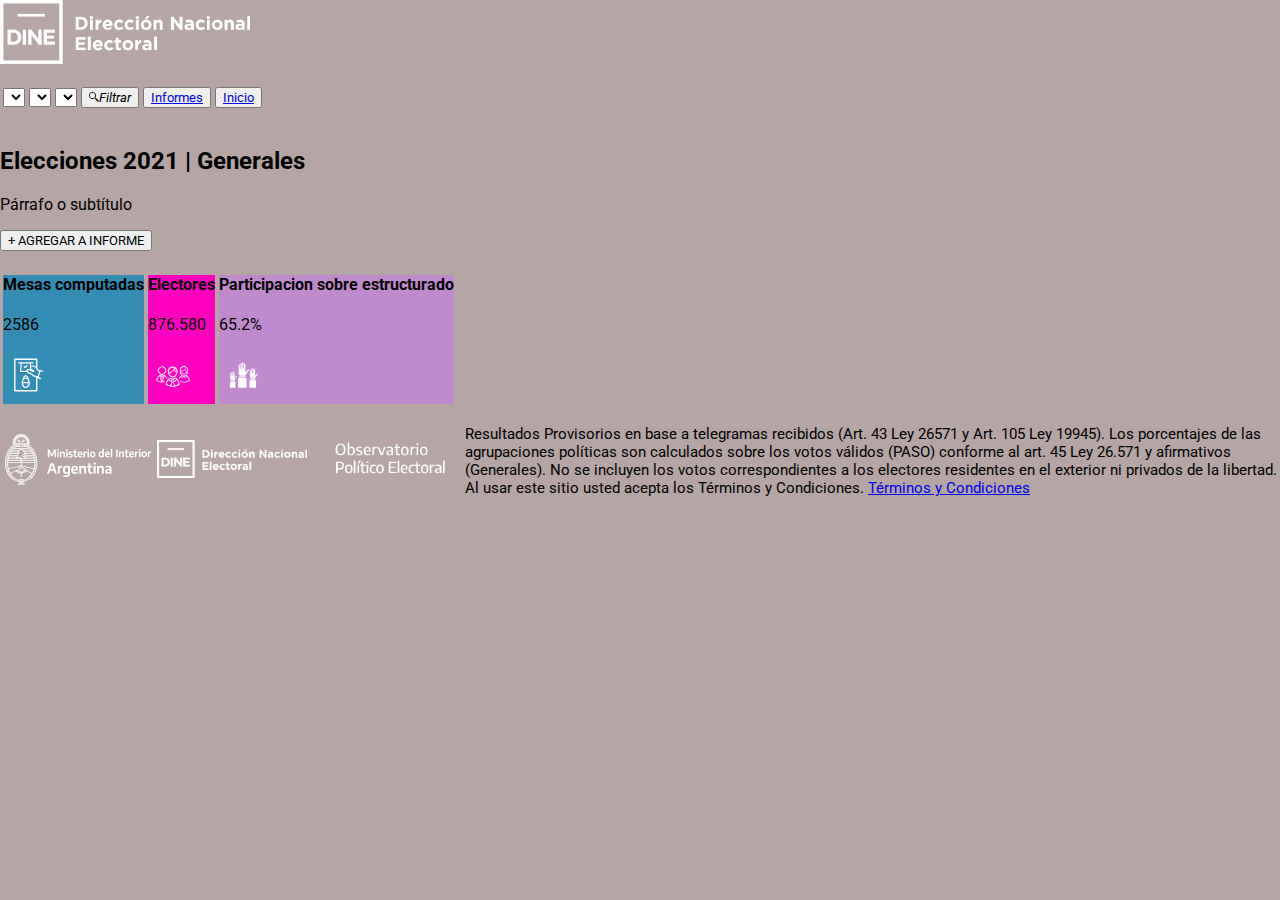
==== generales.html @ 0b616f27 "Add files via upload" ====
<!DOCTYPE html>
<html lang="es">

<head>
    <meta charset="UTF-8" />
    <meta name="viewport" content="width=device-width, initial-scale=1.0" />
    <title>Sistema de Publicación de Resultados Electorales</title>
    <link rel="shortcut icon" href="img/icons/favicon-16x16.png" type="image/x-icon">
    <!-- Estilos CSS -->
    <link rel="stylesheet" href="css/common.css" />
</head>

<body>
    <header>
        <!--Barra de logo portal-->
        <div class="header-page">
            <img src="img/icons/Logo_DINE_negativo.a88f983e.png" alt="logo" class="logo" width="250px">

            <nav>
                <table>
                    <tr>
                        <!-- Filtros -->
                        <td>
                            <select name="Año" id="year">
                        </select>
                        </td>
                        <td>
                            <select name="Cargo" id="Cargo">
                            <!-- Opciones del filtro de cargo -->
                        </select>
                        </td>
                        <td>
                            <select name="Distrito" id="Distrito">
                            <!-- Opciones del filtro de distrito -->
                        </select>
                        </td>
                        <td><button type="submit"><i class="icon-search"> <img src="img/icons/lupa.png" alt="lupa" width="10px">Filtrar</i></butto></td>

                            <!--Barra de menú principal-->
                        <td>
                            <p><button><a class="active" href="informes.html">Informes</a></button></p>
                        </td>
                        <td>
                            <p><button><a class="active" href="index.html">Inicio</a></button></p>
                        </td>

                    </tr>
                </table>
            </nav>

        </div>
    </header>


    <!-- Contenido principal de la página -->
    <main>

        <section id="sec-titulo">
            <!--Seccion para agregar una palicula favorita por codigo-->
            <h2>Elecciones 2021 | Generales</h2>
            <p>Párrafo o subtítulo</p>
        </section>

        <section id="sec-contenido">
            <!--Seccion para contenido de la página-->

            <button>+ AGREGAR A INFORME</button>


            <table>

                <tr>
                    <td>

                        <div style="background-color: rgb(51, 141, 180);">
                            <h4>Mesas computadas</h4>
                            <p>2586</p>
                            <svg version="1.1" id="Capa_1" xmlns="http://www.w3.org/2000/svg" xmlns:xlink="http://www.w3.org/1999/xlink" x="0px" y="0px" width="841.889px" height="595.281px" viewBox="0 0 841.889 595.281" enable-background="new 0 0 841.889 595.281" xml:space="preserve"
                                class="v-icon__component theme--light" style="font-size: 50px; height: 50px; width: 50px;">
                <g>
                    <path fill="#FFFFFF"
                        d="M671.434,227.503l-43.614-14.145c-2.358-1.179-4.716-1.179-8.252,1.179
                                                            c-2.357,1.179-4.715,3.536-4.715,5.894l-1.179,3.536c-9.431-8.251-22.396-20.039-34.185-35.363V31.827
                                                            c0-7.072-5.894-11.788-11.788-11.788H198.746c-7.073,0-11.788,5.895-11.788,11.788v530.448c0,7.072,4.715,11.787,11.788,11.787
                                                            h368.955c7.073,0,11.788-4.715,11.788-11.787V348.917c1.179,2.357,3.536,3.536,4.715,4.716l44.794,14.145c1.179,0,2.357,0,3.536,0
                                                            c4.715,0,8.251-2.357,9.43-7.072s-1.179-10.609-5.894-12.967l0,0l-34.185-11.787l30.648-102.554l34.185,10.608l0,0
                                                            c4.715,1.179,10.608-1.179,12.966-7.072C679.685,234.576,676.149,228.682,671.434,227.503z M555.914,550.487H210.533V43.615
                                                            h345.381v113.162c-29.47-25.934-77.799-21.218-83.693-20.039l-3.536-34.185h35.363c5.894,0,10.609-4.715,10.609-10.609
                                                            c0-5.894-4.716-10.608-10.609-10.608H262.4c-4.715,2.357-9.43,7.072-9.43,12.966c0,5.895,4.715,10.609,10.608,10.609h35.363
                                                            l-11.787,132.022c0,2.357,1.179,5.894,2.357,8.251c2.357,2.358,4.715,3.537,7.072,3.537h103.731
                                                            c5.895,9.43,15.324,12.966,16.503,14.145c0,0,29.47,15.324,51.866,24.755c12.967,5.894,15.324,9.43,20.039,14.145
                                                            c2.357,3.537,5.894,7.073,10.609,10.609c14.146,12.967,34.185,14.146,40.078,15.324l17.682,4.715L555.914,550.487z
                                                            M456.897,203.927l-8.251-3.536c-1.179-1.179-17.682-8.251-31.827-3.536c-8.251,2.357-14.145,8.251-18.86,17.682
                                                            c-2.357,4.715-3.536,8.251-3.536,12.967h-87.229l10.608-122.593h130.844L456.897,203.927z M585.383,319.448l-42.436-11.788
                                                            c-1.179,0-2.357,0-3.536,0c0,0-17.682,0-28.291-9.431c-3.536-3.536-5.894-7.072-8.251-9.43
                                                            c-5.894-7.073-11.788-12.967-27.112-20.039c-22.396-9.431-50.687-24.755-51.865-24.755c0,0-7.073-3.536-9.431-9.43
                                                            c-1.179-3.536-1.179-7.072,1.179-10.609c2.357-4.715,4.716-5.894,7.073-7.072c5.894-2.357,14.145,1.179,17.682,2.357l62.475,25.933
                                                            c4.715,1.18,15.324,4.716,22.396-2.357c4.715-4.715,3.536-11.787-2.357-21.218c-10.609-16.503-29.469-20.039-37.721-20.039
                                                            c-1.179,0-2.357,0-2.357,0c-1.179,0-2.357,0-3.536,0l0,0l-4.716-36.542l-1.179-8.251c0,0,0,0,1.179,0
                                                            c0,0,56.581-8.252,76.621,24.754c15.323,25.933,38.899,50.688,56.58,62.475L585.383,319.448z">
                    </path>
                    <path fill="#FFFFFF" d="M368.49,179.174c2.357,1.179,3.536,2.357,5.894,2.357l0,0l0,0c3.536,0,5.895-1.179,8.252-3.536
                                                            l29.469-35.363c3.536-4.715,2.357-10.609-1.179-14.146c-2.357-1.179-4.715-2.357-7.072-2.357c-2.358,0-4.716,1.179-7.073,3.536
                                                            l-12.966,15.324l-9.431,11.788l-5.894-4.716l-4.715-3.536c-4.716-3.536-10.609-2.357-14.146,2.357
                                                            c-3.536,4.716-2.357,10.609,2.357,14.146L368.49,179.174z">
                    </path>
                    <path fill="#FFFFFF"
                        d="M427.428,359.526c0-2.357,0-3.536,0-5.894c0,0,0,0,0-1.18l0,0l0,0c0-28.29-20.039-50.688-44.793-50.688
                                                            c-24.755,0-44.794,22.397-44.794,50.688l0,0l0,0c0,2.358,0,4.716,0,7.073c-14.145,16.503-23.575,40.078-23.575,67.189l0,0l0,0
                                                            c0,48.33,30.648,88.408,68.369,88.408c37.72,0,68.368-40.078,68.368-88.408l0,0l0,0
                                                            C451.003,399.604,441.573,376.029,427.428,359.526z M382.635,495.085c-23.576,0-43.615-25.933-47.151-57.76h94.302
                                                            C427.428,469.152,407.389,495.085,382.635,495.085z M406.21,344.202c-7.073-3.536-15.324-5.894-23.575-5.894
                                                            c-8.252,0-16.503,2.357-23.576,5.894c3.537-12.967,12.967-21.218,23.576-21.218C394.422,321.805,403.853,331.235,406.21,344.202z
                                                            M382.635,358.347c23.575,0,43.614,24.754,47.15,57.76h-94.302C339.02,383.101,359.059,358.347,382.635,358.347z">
                    </path>
                </g>
            </svg>
                        </div>
                    </td>

                    <td>
                        <div style="background-color: rgb(255, 0, 191);">
                            <h4>Electores</h4>
                            <p>876.580</p>
                            <svg version="1.1" id="Layer_1" xmlns="http://www.w3.org/2000/svg" xmlns:xlink="http://www.w3.org/1999/xlink" x="0px" y="0px" width="841.889px" height="595.281px" viewBox="0 0 841.889 595.281" enable-background="new 0 0 841.889 595.281" xml:space="preserve"
                                class="v-icon__component theme--light" style="font-size: 50px; height: 50px; width: 50px;">
                <title>comunidad</title>
                <path fill="#FFFFFF"
                    d="M462.824,342.115h-0.59c-3.125-1.252-6.67-0.854-9.438,1.062c-10.771,7.341-23.424,11.436-36.453,11.797
                                                            c-13.2-0.436-26.022-4.519-37.043-11.797c-2.89-1.642-6.43-1.642-9.319,0c-54.148,26.779-76.682,98.859-71.845,112.897
                                                            c0.632,1.725,1.735,3.237,3.186,4.365c34.136,22.816,73.983,35.608,115.021,36.925c41.28-0.521,81.446-13.472,115.257-37.161
                                                            c1.454-1.173,2.557-2.724,3.186-4.482C539.387,440.739,516.973,368.659,462.824,342.115z M458.813,359.693
                                                            c5.067,2.88,9.848,6.237,14.275,10.027l-21.707,27.016l-21.353-26.426c10.135-1.979,19.866-5.647,28.784-10.854V359.693z
                                                            M434.039,395.084l-17.342,20.999c0,0,0,0.59,0,0.826c0,0.235,0,0,0-0.826l-17.224-20.999l17.578-21.471L434.039,395.084z
                                                            M373.992,359.693c8.952,5.199,18.728,8.83,28.902,10.735l-21.588,26.308l-22.061-27.252c4.616-3.762,9.55-7.117,14.746-10.027
                                                            V359.693z M315.007,447.464c5.307-26.169,17.715-50.372,35.863-69.957l25.6,32.088c1.272,1.329,3,2.13,4.837,2.241
                                                            c1.824-0.022,3.548-0.841,4.719-2.241l4.837-5.898l12.977,15.69l-31.853,52.497c-20.349-4.863-39.705-13.204-57.216-24.656
                                                            L315.007,447.464z M416.579,478.725c-10.703-0.196-21.366-1.381-31.852-3.539l31.852-52.143l32.088,52.496
                                                            c-10.662,1.965-21.481,2.952-32.323,2.95L416.579,478.725z M461.29,472.709l-32.441-52.851l12.977-15.69l4.955,5.898
                                                            c1.138,1.441,2.883,2.27,4.719,2.242l0,0c1.824-0.023,3.548-0.842,4.719-2.242l25.718-32.56
                                                            c18.07,19.442,30.544,43.411,36.099,69.367c-17.312,11.868-36.609,20.539-56.979,25.6L461.29,472.709z">
                </path>
                <path fill="#FFFFFF" d="M416.462,340.935c45.3,0,81.753-54.856,81.753-100.157c1.717-45.184-33.521-83.204-78.705-84.92
                                                            s-83.204,33.521-84.92,78.706c-0.078,2.07-0.078,4.144,0,6.214C334.59,286.079,371.043,340.935,416.462,340.935z M480.756,240.778
                                                            c0,1.298,0,2.596,0,3.894c-18.168-6.606-25.364-40.229-27.842-56.98C470.381,199.714,480.797,219.574,480.756,240.778z
                                                            M352.05,240.778c0.387-35.316,29.094-63.76,64.412-63.822c7.58,0.036,15.093,1.435,22.178,4.129
                                                            c-5.771,25.088-21.943,46.535-44.475,58.985c-12.627,7.394-27.523,9.911-41.88,7.079C352.168,244.553,352.05,242.666,352.05,240.778
                                                            z M362.549,260.244c13.056-0.269,25.851-3.71,37.278-10.028c19.154-10.271,34.437-26.506,43.531-46.244
                                                            c4.719,20.645,14.864,47.188,35.392,53.087c-6.96,32.56-33.268,66.418-62.406,66.418s-54.03-32.089-61.816-63.94
                                                            C357.182,259.952,359.863,260.188,362.549,260.244z"></path>
                <path fill="#FFFFFF"
                    d="M542.454,249.036l0.944,3.186c0.522,1.727,0.839,3.508,0.943,5.309l0,0c-0.551,1.18-1.966,3.657-4.247,7.433
                                                            l-1.062,1.77c-1.563,2.695-1.181,6.096,0.943,8.376c6.438,6.525,14.637,11.034,23.595,12.977c0.584,0.114,1.185,0.114,1.77,0
                                                            c3.892,0.367,7.345-2.489,7.713-6.381c0.352-3.722-2.251-7.075-5.943-7.658c-4.577-1.021-8.934-2.859-12.859-5.427
                                                            c1.602-2.582,2.87-5.356,3.775-8.258c0.116-1.177,0.116-2.362,0-3.539c-0.062-3.077-0.537-6.133-1.416-9.083l-0.943-3.422
                                                            c0-1.298-0.826-2.595-1.18-3.893v-1.18c-3.318-7.425-5.047-15.462-5.073-23.595c0.729-30.418,25.977-54.486,56.395-53.759
                                                            s54.486,25.977,53.759,56.395c-0.187,7.795-2.025,15.461-5.395,22.492l-2.124,7.433c-0.941,3.021-1.457,6.157-1.533,9.319
                                                            c-0.116,1.177-0.116,2.362,0,3.539c-0.056,0.352-0.056,0.71,0,1.062c0.976,2.515,2.201,4.926,3.657,7.196
                                                            c-2.936,1.979-6.159,3.49-9.556,4.483c-3.891,0.815-6.383,4.629-5.567,8.52c0.815,3.89,4.63,6.382,8.52,5.566
                                                            c0.443-0.093,0.877-0.228,1.294-0.401c7.512-2.082,14.32-6.159,19.701-11.797c2.093-2.286,2.518-5.642,1.062-8.376l-1.062-1.77
                                                            c-0.943-1.534-3.421-5.663-4.246-7.314v-0.59c0.017-1.81,0.336-3.604,0.943-5.309c0.59-2.478,1.298-4.837,1.77-6.371
                                                            c15.945-34.834,0.633-75.999-34.201-91.944s-75.999-0.633-91.944,34.201c-8.279,18.087-8.396,38.857-0.319,57.036L542.454,249.036z">
                </path>
                <path fill="#FFFFFF" d="M642.375,297.64c-2.532-1.03-5.412-0.72-7.668,0.825c-8.872,5.963-19.276,9.24-29.965,9.438
                                                            c-10.801-0.386-21.289-3.732-30.318-9.674c-2.138-1.544-4.956-1.771-7.313-0.59l0,0c-23.636,13.269-41.938,34.323-51.789,59.575
                                                            c3.657,4.247,7.078,8.612,10.263,12.977c5.804-16.099,14.791-30.863,26.426-43.413l24.42,27.134
                                                            c0.923,1.054,2.257,1.656,3.657,1.651l0,0c1.508-0.124,2.886-0.899,3.775-2.124l20.526-29.729l20.881,30.201
                                                            c0.928,1.18,2.285,1.943,3.775,2.123l0,0c1.43-0.02,2.79-0.615,3.774-1.651l24.893-27.134c15.105,16.03,25.513,35.905,30.082,57.452
                                                            c-24.783,16.33-53.728,25.214-83.405,25.6c-22.516-0.792-44.649-6.045-65.12-15.454c3.217,5.863,6.131,11.888,8.73,18.05
                                                            c18.353,6.987,37.713,10.971,57.334,11.797c33.779-0.463,66.647-11.022,94.376-30.318c1.199-0.993,2.098-2.301,2.596-3.775
                                                            C705.608,378.923,687.204,319.819,642.375,297.64z M579.615,342.705l-20.881-22.65c3.726-2.86,7.67-5.425,11.797-7.668
                                                            c7.562,4.349,15.827,7.343,24.42,8.848L579.615,342.705z M629.989,342.705l-14.864-21.353c8.595-1.564,16.855-4.598,24.42-8.966
                                                            c4.164,2.182,8.113,4.749,11.797,7.668L629.989,342.705z"></path>
                <path fill="#FFFFFF"
                    d="M628.337,190.877c-1.385-2.284-4.359-3.014-6.644-1.628c-1.115,0.676-1.91,1.773-2.204,3.044
                                                            c-6.253,27.959-24.774,29.492-39.639,30.79c-8.729,0.708-18.639,1.651-18.639,11.207c0,24.185,19.465,53.323,43.53,53.323
                                                            c24.066,0,43.649-29.139,43.649-53.323C643.531,219.045,636.794,204.462,628.337,190.877z M604.743,278.057
                                                            c-17.932,0-33.976-24.42-34.094-43.649c3.214-1.169,6.607-1.768,10.027-1.77c13.213-1.18,34.447-2.949,44.711-27.251
                                                            c5.456,9.175,9.925,18.903,13.331,29.021C638.719,253.637,622.792,278.057,604.743,278.057z">
                </path>
                <path fill="#FFFFFF" d="M313.709,362.996c3.304-4.011,6.843-7.903,10.5-11.797c-10.078-22.699-27.316-41.47-49.076-53.44l0,0
                                                            c-2.572-1.03-5.487-0.721-7.786,0.825c-8.815,5.99-19.19,9.271-29.847,9.438c-10.771-0.347-21.232-3.697-30.2-9.674
                                                            c-2.422-1.345-5.365-1.345-7.786,0c-44.476,22.061-62.879,81.046-58.985,92.606c0.544,1.449,1.483,2.717,2.713,3.657
                                                            c28.015,18.697,60.712,29.161,94.377,30.201c16.017-0.268,31.911-2.851,47.188-7.669c1.908-5.903,4.153-11.693,6.724-17.341
                                                            c-14.479,5.61-29.701,9.067-45.183,10.263l25.01-51.553c1.152-2.354,0.273-5.196-2.005-6.488l-10.146-5.898l21.234-27.605
                                                            C295.008,330.396,306.432,345.669,313.709,362.996z M153.741,384.349c5.684-25.848,19.895-49.032,40.346-65.828l21.234,27.487
                                                            l-10.146,5.898c-2.234,1.332-3.06,4.165-1.887,6.488l24.892,51.554C201.697,407.4,176.191,398.629,153.741,384.349z
                                                            M232.192,396.146l-18.285-37.751l10.971-6.488c1.257-0.7,2.157-1.9,2.478-3.304c0.226-1.408-0.114-2.85-0.943-4.011l-24.303-32.088
                                                            l0,0c9.059,5.185,19.108,8.401,29.493,9.438c0.472,22.65,0.708,55.564,0.59,73.731V396.146z M247.764,344.593
                                                            c-1.677,2.163-1.283,5.275,0.879,6.952c0.171,0.132,0.35,0.253,0.536,0.362l10.972,6.488l-17.932,38.341c0-12.505,0-35.392,0-74.204
                                                            c10.56-1.072,20.771-4.369,29.965-9.673l0,0L247.764,344.593z">
                </path>
                <path fill="#FFFFFF"
                    d="M180.521,255.171c5.19,10.382,23.594,41.525,56.743,41.525c33.15,0,51.554-31.144,56.744-41.525
                                                            c7.55-3.822,12.906-10.921,14.511-19.229c4.03-10.152,3.024-21.612-2.714-30.908c-1.321-1.697-2.869-3.205-4.601-4.482
                                                            c-9.042-35.281-44.972-56.552-80.253-47.51c-23.321,5.977-41.532,24.188-47.509,47.51c-1.962,1.255-3.68,2.854-5.073,4.719
                                                            c-5.66,9.234-6.664,20.588-2.713,30.672C167.249,244.36,172.775,251.508,180.521,255.171z M180.521,214.235
                                                            c1.003-1.31,2.491-2.16,4.129-2.359l0,0c0.77,0.139,1.506-0.372,1.645-1.142c0.003-0.013,0.005-0.025,0.007-0.038
                                                            c3.3-27.756,28.475-47.581,56.23-44.281c23.217,2.76,41.521,21.064,44.28,44.281c0.178,0.805,0.959,1.325,1.77,1.18
                                                            c1.693,0.124,3.247,0.987,4.247,2.359c1.651,2.241,3.067,7.078,0,17.342c-1.415,4.954-4.247,10.735-8.848,9.438
                                                            c-0.716-0.241-1.494,0.122-1.77,0.825c-7.668,19.584-24.892,39.284-45.772,39.284s-38.223-19.818-45.891-39.52
                                                            c-0.238-0.571-0.797-0.944-1.416-0.944l0,0c-4.601,1.534-7.55-4.364-8.966-9.319c-2.595-10.027-1.18-14.864,0.473-17.105H180.521z">
                </path>
            </svg>
                        </div>
                    </td>

                    <td>
                        <div style="background-color: rgb(193, 138, 206);">
                            <h4>Participacion sobre estructurado</h4>
                            <p>65.2%</p>
                            <svg version="1.1" id="Layer_1" xmlns="http://www.w3.org/2000/svg" xmlns:xlink="http://www.w3.org/1999/xlink" x="0px" y="0px" width="841.889px" height="595.281px" viewBox="0 0 841.889 595.281" enable-background="new 0 0 841.889 595.281" xml:space="preserve"
                                class="v-icon__component theme--light" style="font-size: 50px; height: 50px; width: 50px;">
                <title>participacion</title>
                <path fill="#FFFFFF"
                    d="M508.832,212.347c-2.05-2.229-4.488-4.068-7.195-5.427c-2.793-1.033-5.824-1.238-8.73-0.59
                    c-1.705,0.26-3.37,0.735-4.955,1.416c-10.957,5.935-20.277,14.485-27.133,24.892c-4.26,6.344-10.35,11.24-17.46,14.038V116.909
                    c1.236-5.799-2.462-11.501-8.261-12.737s-11.502,2.462-12.737,8.261c-0.315,1.476-0.315,3.001,0,4.477v70.782
                    c0,2.802-2.271,5.073-5.073,5.073s-5.072-2.271-5.072-5.073V97.326c0.751-6.472-3.886-12.327-10.357-13.079
                    c-0.048-0.006-0.095-0.011-0.143-0.016c-6.479,0.673-11.188,6.473-10.515,12.953c0.005,0.047,0.011,0.095,0.016,0.142v90.247
                    c0,2.802-2.271,5.073-5.072,5.073c-2.802,0-5.073-2.271-5.073-5.073v-80.81c0.771-6.364-3.682-12.18-10.027-13.095
                    c-6.48,0.673-11.188,6.473-10.515,12.953c0.005,0.047,0.01,0.095,0.016,0.142v90.365c0,2.802-2.271,5.073-5.073,5.073
                    s-5.072-2.271-5.072-5.073v-61.816c0.751-6.472-3.886-12.327-10.357-13.079c-0.048-0.005-0.095-0.011-0.143-0.016
                    c-6.48,0.674-11.188,6.473-10.515,12.953c0.005,0.047,0.01,0.095,0.016,0.142v128.234c-1.572,18.48,6.725,36.419,21.824,47.188
                    h81.636c11.325-6.8,20.806-16.28,27.605-27.605c2.595-4.837,4.837-9.319,7.078-13.566c6.687-16.377,16.459-31.315,28.785-44.003
                    c3.446-2.846,7.115-5.409,10.971-7.668c1.093-0.64,1.863-1.711,2.123-2.949C509.631,214.033,509.414,213.078,508.832,212.347z">
                </path>
                <path fill="#FFFFFF" d="M328.573,348.25h127.645c4.495,0,8.14,3.645,8.14,8.14l0,0v154.66l0,0H320.552l0,0V356.272
                    C320.615,351.868,324.17,348.313,328.573,348.25z"></path>
                <rect x="339.073" y="317.695" fill="#FFFFFF" width="108.061" height="22.533"></rect>
                <path fill="#FFFFFF" d="M657.24,282.422c-1.578-1.706-3.458-3.105-5.544-4.129c-2.162-0.592-4.444-0.592-6.606,0
                    c-1.346,0.213-2.655,0.61-3.894,1.18c-8.328,4.552-15.416,11.073-20.645,18.993c-3.306,4.799-7.938,8.529-13.331,10.736v-99.804
                    c1.083-4.431-1.632-8.899-6.062-9.982c-4.431-1.082-8.899,1.632-9.982,6.062c-0.314,1.288-0.314,2.632,0,3.92V263.9
                    c0.207,2.307-1.473,4.354-3.774,4.602c-2.343-0.122-4.143-2.12-4.021-4.462c0.002-0.047,0.005-0.093,0.009-0.14v-69.484
                    c1.083-4.431-1.632-8.899-6.062-9.981c-4.431-1.083-8.899,1.631-9.982,6.062c-0.314,1.288-0.314,2.632,0,3.92v69.013
                    c0.373,2.117-1.041,4.137-3.159,4.51c-2.117,0.372-4.136-1.042-4.509-3.159c-0.078-0.447-0.078-0.904,0-1.351v-61.816
                    c0.939-4.463-1.918-8.843-6.381-9.781c-4.463-0.939-8.842,1.917-9.781,6.381c-0.235,1.121-0.235,2.279,0,3.4v69.721
                    c0.737,2.02-0.303,4.255-2.322,4.992c-2.02,0.736-4.254-0.303-4.991-2.322c-0.315-0.862-0.315-1.808,0-2.67v-47.188
                    c0.938-4.463-1.918-8.842-6.381-9.781s-8.843,1.918-9.781,6.381c-0.236,1.121-0.236,2.279,0,3.4v98.152
                    c-1.186,13.88,4.937,27.377,16.162,35.627h62.524c8.877-5.241,16.299-12.623,21.588-21.471l5.309-10.382
                    c5.146-12.51,12.633-23.922,22.061-33.622c2.67-2.135,5.467-4.104,8.376-5.898c0.834-0.489,1.431-1.3,1.652-2.241
                    C657.869,283.641,657.694,282.938,657.24,282.422z"></path>
                <path fill="#FFFFFF" d="M519.332,386.472h97.68c3.453,0,6.252,2.799,6.252,6.252v117.971l0,0H512.608l0,0V392.724
                    c-0.01-3.453,2.781-6.26,6.234-6.27C519.006,386.454,519.169,386.46,519.332,386.472z">
                </path>
                <rect x="527.354" y="363.114" fill="#FFFFFF" width="82.698" height="17.224"></rect>
                <path fill="#FFFFFF" d="M304.508,320.173c-1.309-1.415-2.869-2.575-4.602-3.421c-1.851-0.524-3.812-0.524-5.662,0l-3.186,0.943
                    c-6.955,3.823-12.869,9.291-17.224,15.927c-2.748,4.048-6.654,7.173-11.207,8.966v-83.76c0.419-4.117-2.505-7.824-6.606-8.376
                    c-4.149,0.493-7.14,4.218-6.725,8.376v45.536c0.135,1.95-1.337,3.641-3.287,3.774c-0.005,0.001-0.011,0.001-0.016,0.001
                    c-1.909-0.187-3.322-1.861-3.186-3.775v-57.688c0.352-4.139-2.607-7.824-6.725-8.376c-4.116,0.552-7.075,4.237-6.724,8.376v57.688
                    c0.343,1.792-0.831,3.523-2.623,3.866c-1.792,0.344-3.522-0.831-3.865-2.623c-0.079-0.41-0.079-0.832,0-1.243v-51.671
                    c0.412-4.134-2.593-7.824-6.725-8.258c-4.1,0.493-7.071,4.144-6.725,8.258v57.688c0.001,1.759-1.425,3.186-3.184,3.187
                    s-3.186-1.425-3.187-3.184c0-0.001,0-0.002,0-0.003v-39.049c0.352-4.139-2.607-7.824-6.725-8.376
                    c-4.149,0.493-7.139,4.218-6.725,8.376v82.58c-1.079,11.861,4.222,23.405,13.921,30.318h52.144
                    c7.469-4.531,13.645-10.91,17.931-18.521l4.483-8.612c4.286-10.447,10.533-19.979,18.403-28.077c2.212-1.854,4.58-3.511,7.078-4.954
                    c0.715-0.38,1.199-1.085,1.298-1.888C305.219,321.508,305.073,320.68,304.508,320.173z">
                </path>
                <path fill="#FFFFFF" d="M189.368,406.999h81.518c2.867,0,5.19,2.324,5.19,5.191v98.859l0,0h-91.898l0,0V412.19
                    C184.178,409.323,186.501,406.999,189.368,406.999z"></path>
                <rect x="195.975" y="387.534" fill="#FFFFFF" width="69.013" height="14.393"></rect>
            </svg>
                        </div>
                    </td>

                    </div>
                </tr>
            </table>



        </section>
    </main>





    <!--Pie de página-->
    <footer>

        <table>
            <!--Agrege una tabla para acomodar los elementos del footer-->
            <tr>
                <td><img src="img/icons/Ministerio-del-Interior_pluma.1ab9a7a7.png" alt="Ministerio-del-Interior_pluma" width="150px"></td>
                <td><img src="img/icons/Logo_DINE_negativo.a88f983e.png" alt="logo" width="150px"></td>
                <td><img src="img/icons/logos_001-10.4430c8d5.png" alt="logos_001-10" width="150px"></td>
                <td>
                    <p style="font-size: 15px;">
                        Resultados Provisorios en base a telegramas recibidos (Art. 43 Ley 26571 y Art. 105 Ley 19945). Los porcentajes de las agrupaciones políticas son calculados sobre los votos válidos (PASO) conforme al art. 45 Ley 26.571 y afirmativos (Generales). No se
                        incluyen los votos correspondientes a los electores residentes en el exterior ni privados de la libertad. Al usar este sitio usted acepta los Términos y Condiciones.
                        <a href="hola.html">Términos y Condiciones</a>
                    </p>
                </td>
            </tr>
        </table>

    </footer>
</body>

</html>
---- css/common.css ----
@import url('https://fonts.googleapis.com/css?family=Roboto:100,300,400,500,700,900');
* {
    font-family: 'Roboto', sans-serif;
}

html,
body {
    margin: 0;
    padding: 0;
    background-color: rgb(181, 165, 165);
}
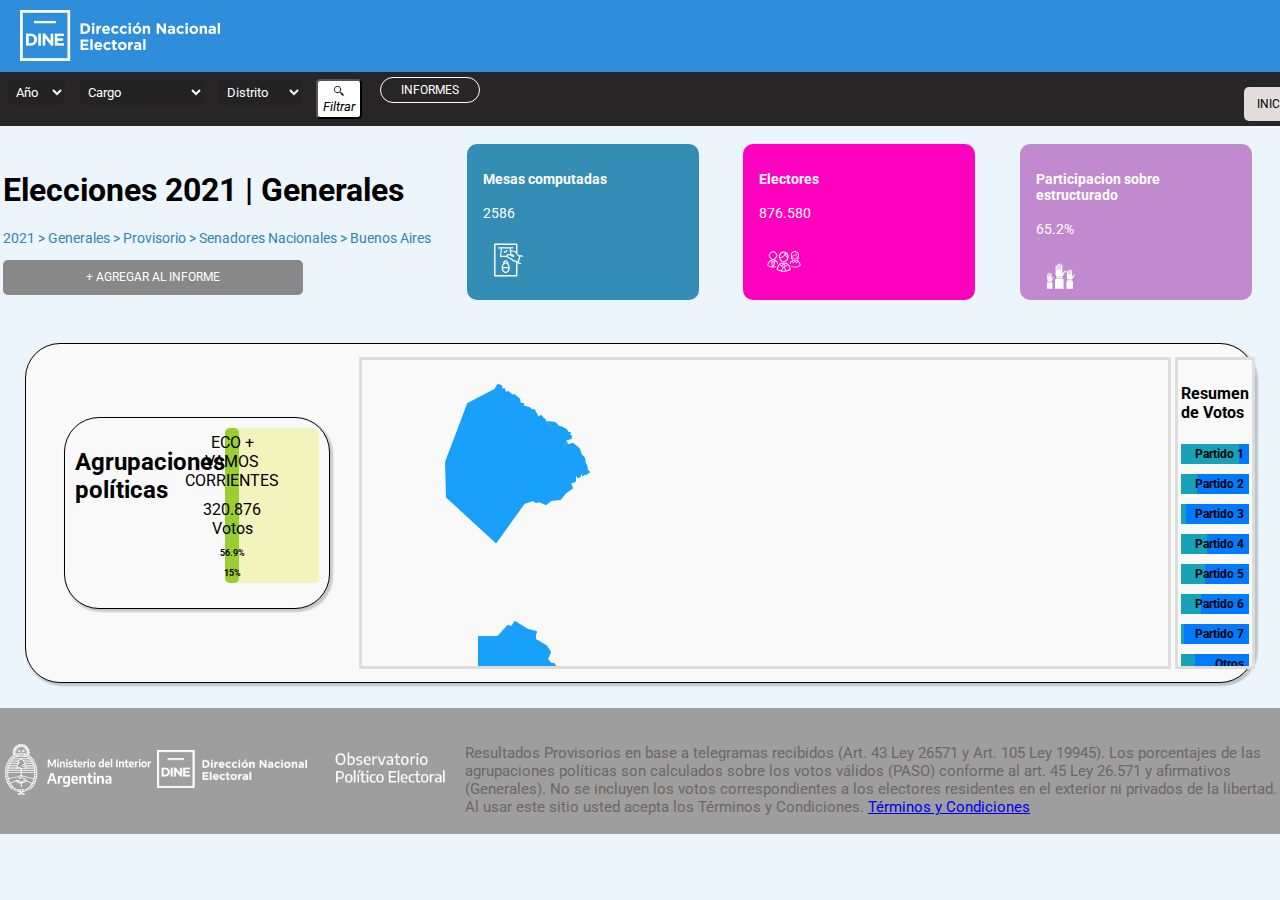
==== commit 2a4d0f5e: "Add files via upload" ====
--- a/generales.html
+++ b/generales.html
@@ -7,14 +7,19 @@
     <title>Sistema de Publicación de Resultados Electorales</title>
     <link rel="shortcut icon" href="img/icons/favicon-16x16.png" type="image/x-icon">
     <!-- Estilos CSS -->
-    <link rel="stylesheet" href="css/common.css" />
+    <link rel="stylesheet" href="css/common.css">
+    <link rel="stylesheet" href="css/pages/generales.css">
 </head>
 
 <body>
     <header>
         <!--Barra de logo portal-->
         <div class="header-page">
-            <img src="img/icons/Logo_DINE_negativo.a88f983e.png" alt="logo" class="logo" width="250px">
+            <div class="logo-container">
+                <a href="index.html">
+                    <img src="img/icons/Logo_DINE_negativo.a88f983e.png" alt="logo" class="logo" style="width: 200px;" width="250px">
+                </a>
+            </div>
 
             <nav>
                 <table>
@@ -22,262 +27,535 @@
                         <!-- Filtros -->
                         <td>
                             <select name="Año" id="year">
-                        </select>
+                                <option value="Año">Año</option>
+                                <option value="2021">2021</option>
+                                <option value="2022">2022</option>
+                                <option value="2023">2023</option>
+                                <option value="2024">2024</option>
+                            </select>
                         </td>
                         <td>
                             <select name="Cargo" id="Cargo">
-                            <!-- Opciones del filtro de cargo -->
-                        </select>
+                                <option value="Cargo">Cargo</option>
+                                <option value="Presidente">Presidente</option>
+                                <option value="Viceprecidente">Viceprecidente</option>
+                                <option value="Jefed de gobierno">Jefe de gobierno</option>
+                            </select>
                         </td>
                         <td>
                             <select name="Distrito" id="Distrito">
-                            <!-- Opciones del filtro de distrito -->
-                        </select>
-                        </td>
-                        <td><button type="submit"><i class="icon-search"> <img src="img/icons/lupa.png" alt="lupa" width="10px">Filtrar</i></butto></td>
-
-                            <!--Barra de menú principal-->
-                        <td>
-                            <p><button><a class="active" href="informes.html">Informes</a></button></p>
-                        </td>
-                        <td>
-                            <p><button><a class="active" href="index.html">Inicio</a></button></p>
-                        </td>
-
+                                <option value="Distrito">Distrito</option>
+                                <option value="Norte">Norte</option>
+                                <option value="Sur">Sur</option>
+                                <option value="Oeste">Oeste</option>
+                                <option value="Este">Este</option>
+                                <option value="Sudoeste">Sudoeste</option>
+                                <option value="Noreste">Noreste</option>
+                            </select>
+                        </td>
+                        <td>
+                            <button type="submit"><i class="icon-search"> <img src="img/icons/lupa.png" alt="lupa"
+                                        width="10px">Filtrar</i></button>
+                        </td>
+                        <td>
+                            <nav class="navbar">
+                                <ul class="nav-links">
+                                    <a href="informes.html">
+                                        <li class="nav-item"><button class="informes-button">INFORMES</button></li>
+                                        <a href="index.html">
+                                            <li class="nav-item"><button class="inicio-button">INICIO</button></li>
+                                        </a>
+                                </ul>
+                            </nav>
+                        </td>
                     </tr>
                 </table>
             </nav>
-
-        </div>
     </header>
-
 
     <!-- Contenido principal de la página -->
     <main>
-
         <section id="sec-titulo">
-            <!--Seccion para agregar una palicula favorita por codigo-->
-            <h2>Elecciones 2021 | Generales</h2>
-            <p>Párrafo o subtítulo</p>
+            <table>
+                <tr>
+                    <td>
+                        <!--Seccion para agregar una palicula favorita por codigo-->
+                        <h1>Elecciones 2021 | Generales</h1>
+                        <p class="texto-path">2021 > Generales > Provisorio > Senadores Nacionales > Buenos Aires
+                        </p>
+        </section>
+
+        <section id="sec-messages">
+            <!-- Mensajes al usuario, por ejemplo, mensajes de error o éxito -->
         </section>
 
         <section id="sec-contenido">
             <!--Seccion para contenido de la página-->
-
-            <button>+ AGREGAR A INFORME</button>
-
-
-            <table>
-
-                <tr>
-                    <td>
-
-                        <div style="background-color: rgb(51, 141, 180);">
-                            <h4>Mesas computadas</h4>
-                            <p>2586</p>
-                            <svg version="1.1" id="Capa_1" xmlns="http://www.w3.org/2000/svg" xmlns:xlink="http://www.w3.org/1999/xlink" x="0px" y="0px" width="841.889px" height="595.281px" viewBox="0 0 841.889 595.281" enable-background="new 0 0 841.889 595.281" xml:space="preserve"
-                                class="v-icon__component theme--light" style="font-size: 50px; height: 50px; width: 50px;">
-                <g>
-                    <path fill="#FFFFFF"
-                        d="M671.434,227.503l-43.614-14.145c-2.358-1.179-4.716-1.179-8.252,1.179
-                                                            c-2.357,1.179-4.715,3.536-4.715,5.894l-1.179,3.536c-9.431-8.251-22.396-20.039-34.185-35.363V31.827
-                                                            c0-7.072-5.894-11.788-11.788-11.788H198.746c-7.073,0-11.788,5.895-11.788,11.788v530.448c0,7.072,4.715,11.787,11.788,11.787
-                                                            h368.955c7.073,0,11.788-4.715,11.788-11.787V348.917c1.179,2.357,3.536,3.536,4.715,4.716l44.794,14.145c1.179,0,2.357,0,3.536,0
-                                                            c4.715,0,8.251-2.357,9.43-7.072s-1.179-10.609-5.894-12.967l0,0l-34.185-11.787l30.648-102.554l34.185,10.608l0,0
-                                                            c4.715,1.179,10.608-1.179,12.966-7.072C679.685,234.576,676.149,228.682,671.434,227.503z M555.914,550.487H210.533V43.615
-                                                            h345.381v113.162c-29.47-25.934-77.799-21.218-83.693-20.039l-3.536-34.185h35.363c5.894,0,10.609-4.715,10.609-10.609
-                                                            c0-5.894-4.716-10.608-10.609-10.608H262.4c-4.715,2.357-9.43,7.072-9.43,12.966c0,5.895,4.715,10.609,10.608,10.609h35.363
-                                                            l-11.787,132.022c0,2.357,1.179,5.894,2.357,8.251c2.357,2.358,4.715,3.537,7.072,3.537h103.731
-                                                            c5.895,9.43,15.324,12.966,16.503,14.145c0,0,29.47,15.324,51.866,24.755c12.967,5.894,15.324,9.43,20.039,14.145
-                                                            c2.357,3.537,5.894,7.073,10.609,10.609c14.146,12.967,34.185,14.146,40.078,15.324l17.682,4.715L555.914,550.487z
-                                                            M456.897,203.927l-8.251-3.536c-1.179-1.179-17.682-8.251-31.827-3.536c-8.251,2.357-14.145,8.251-18.86,17.682
-                                                            c-2.357,4.715-3.536,8.251-3.536,12.967h-87.229l10.608-122.593h130.844L456.897,203.927z M585.383,319.448l-42.436-11.788
-                                                            c-1.179,0-2.357,0-3.536,0c0,0-17.682,0-28.291-9.431c-3.536-3.536-5.894-7.072-8.251-9.43
-                                                            c-5.894-7.073-11.788-12.967-27.112-20.039c-22.396-9.431-50.687-24.755-51.865-24.755c0,0-7.073-3.536-9.431-9.43
-                                                            c-1.179-3.536-1.179-7.072,1.179-10.609c2.357-4.715,4.716-5.894,7.073-7.072c5.894-2.357,14.145,1.179,17.682,2.357l62.475,25.933
-                                                            c4.715,1.18,15.324,4.716,22.396-2.357c4.715-4.715,3.536-11.787-2.357-21.218c-10.609-16.503-29.469-20.039-37.721-20.039
-                                                            c-1.179,0-2.357,0-2.357,0c-1.179,0-2.357,0-3.536,0l0,0l-4.716-36.542l-1.179-8.251c0,0,0,0,1.179,0
-                                                            c0,0,56.581-8.252,76.621,24.754c15.323,25.933,38.899,50.688,56.58,62.475L585.383,319.448z">
-                    </path>
-                    <path fill="#FFFFFF" d="M368.49,179.174c2.357,1.179,3.536,2.357,5.894,2.357l0,0l0,0c3.536,0,5.895-1.179,8.252-3.536
-                                                            l29.469-35.363c3.536-4.715,2.357-10.609-1.179-14.146c-2.357-1.179-4.715-2.357-7.072-2.357c-2.358,0-4.716,1.179-7.073,3.536
-                                                            l-12.966,15.324l-9.431,11.788l-5.894-4.716l-4.715-3.536c-4.716-3.536-10.609-2.357-14.146,2.357
-                                                            c-3.536,4.716-2.357,10.609,2.357,14.146L368.49,179.174z">
-                    </path>
-                    <path fill="#FFFFFF"
-                        d="M427.428,359.526c0-2.357,0-3.536,0-5.894c0,0,0,0,0-1.18l0,0l0,0c0-28.29-20.039-50.688-44.793-50.688
-                                                            c-24.755,0-44.794,22.397-44.794,50.688l0,0l0,0c0,2.358,0,4.716,0,7.073c-14.145,16.503-23.575,40.078-23.575,67.189l0,0l0,0
-                                                            c0,48.33,30.648,88.408,68.369,88.408c37.72,0,68.368-40.078,68.368-88.408l0,0l0,0
-                                                            C451.003,399.604,441.573,376.029,427.428,359.526z M382.635,495.085c-23.576,0-43.615-25.933-47.151-57.76h94.302
-                                                            C427.428,469.152,407.389,495.085,382.635,495.085z M406.21,344.202c-7.073-3.536-15.324-5.894-23.575-5.894
-                                                            c-8.252,0-16.503,2.357-23.576,5.894c3.537-12.967,12.967-21.218,23.576-21.218C394.422,321.805,403.853,331.235,406.21,344.202z
-                                                            M382.635,358.347c23.575,0,43.614,24.754,47.15,57.76h-94.302C339.02,383.101,359.059,358.347,382.635,358.347z">
-                    </path>
-                </g>
-            </svg>
-                        </div>
-                    </td>
-
-                    <td>
-                        <div style="background-color: rgb(255, 0, 191);">
-                            <h4>Electores</h4>
-                            <p>876.580</p>
-                            <svg version="1.1" id="Layer_1" xmlns="http://www.w3.org/2000/svg" xmlns:xlink="http://www.w3.org/1999/xlink" x="0px" y="0px" width="841.889px" height="595.281px" viewBox="0 0 841.889 595.281" enable-background="new 0 0 841.889 595.281" xml:space="preserve"
-                                class="v-icon__component theme--light" style="font-size: 50px; height: 50px; width: 50px;">
-                <title>comunidad</title>
-                <path fill="#FFFFFF"
-                    d="M462.824,342.115h-0.59c-3.125-1.252-6.67-0.854-9.438,1.062c-10.771,7.341-23.424,11.436-36.453,11.797
-                                                            c-13.2-0.436-26.022-4.519-37.043-11.797c-2.89-1.642-6.43-1.642-9.319,0c-54.148,26.779-76.682,98.859-71.845,112.897
-                                                            c0.632,1.725,1.735,3.237,3.186,4.365c34.136,22.816,73.983,35.608,115.021,36.925c41.28-0.521,81.446-13.472,115.257-37.161
-                                                            c1.454-1.173,2.557-2.724,3.186-4.482C539.387,440.739,516.973,368.659,462.824,342.115z M458.813,359.693
-                                                            c5.067,2.88,9.848,6.237,14.275,10.027l-21.707,27.016l-21.353-26.426c10.135-1.979,19.866-5.647,28.784-10.854V359.693z
-                                                            M434.039,395.084l-17.342,20.999c0,0,0,0.59,0,0.826c0,0.235,0,0,0-0.826l-17.224-20.999l17.578-21.471L434.039,395.084z
-                                                            M373.992,359.693c8.952,5.199,18.728,8.83,28.902,10.735l-21.588,26.308l-22.061-27.252c4.616-3.762,9.55-7.117,14.746-10.027
-                                                            V359.693z M315.007,447.464c5.307-26.169,17.715-50.372,35.863-69.957l25.6,32.088c1.272,1.329,3,2.13,4.837,2.241
-                                                            c1.824-0.022,3.548-0.841,4.719-2.241l4.837-5.898l12.977,15.69l-31.853,52.497c-20.349-4.863-39.705-13.204-57.216-24.656
-                                                            L315.007,447.464z M416.579,478.725c-10.703-0.196-21.366-1.381-31.852-3.539l31.852-52.143l32.088,52.496
-                                                            c-10.662,1.965-21.481,2.952-32.323,2.95L416.579,478.725z M461.29,472.709l-32.441-52.851l12.977-15.69l4.955,5.898
-                                                            c1.138,1.441,2.883,2.27,4.719,2.242l0,0c1.824-0.023,3.548-0.842,4.719-2.242l25.718-32.56
-                                                            c18.07,19.442,30.544,43.411,36.099,69.367c-17.312,11.868-36.609,20.539-56.979,25.6L461.29,472.709z">
-                </path>
-                <path fill="#FFFFFF" d="M416.462,340.935c45.3,0,81.753-54.856,81.753-100.157c1.717-45.184-33.521-83.204-78.705-84.92
-                                                            s-83.204,33.521-84.92,78.706c-0.078,2.07-0.078,4.144,0,6.214C334.59,286.079,371.043,340.935,416.462,340.935z M480.756,240.778
-                                                            c0,1.298,0,2.596,0,3.894c-18.168-6.606-25.364-40.229-27.842-56.98C470.381,199.714,480.797,219.574,480.756,240.778z
-                                                            M352.05,240.778c0.387-35.316,29.094-63.76,64.412-63.822c7.58,0.036,15.093,1.435,22.178,4.129
-                                                            c-5.771,25.088-21.943,46.535-44.475,58.985c-12.627,7.394-27.523,9.911-41.88,7.079C352.168,244.553,352.05,242.666,352.05,240.778
-                                                            z M362.549,260.244c13.056-0.269,25.851-3.71,37.278-10.028c19.154-10.271,34.437-26.506,43.531-46.244
-                                                            c4.719,20.645,14.864,47.188,35.392,53.087c-6.96,32.56-33.268,66.418-62.406,66.418s-54.03-32.089-61.816-63.94
-                                                            C357.182,259.952,359.863,260.188,362.549,260.244z"></path>
-                <path fill="#FFFFFF"
-                    d="M542.454,249.036l0.944,3.186c0.522,1.727,0.839,3.508,0.943,5.309l0,0c-0.551,1.18-1.966,3.657-4.247,7.433
-                                                            l-1.062,1.77c-1.563,2.695-1.181,6.096,0.943,8.376c6.438,6.525,14.637,11.034,23.595,12.977c0.584,0.114,1.185,0.114,1.77,0
-                                                            c3.892,0.367,7.345-2.489,7.713-6.381c0.352-3.722-2.251-7.075-5.943-7.658c-4.577-1.021-8.934-2.859-12.859-5.427
-                                                            c1.602-2.582,2.87-5.356,3.775-8.258c0.116-1.177,0.116-2.362,0-3.539c-0.062-3.077-0.537-6.133-1.416-9.083l-0.943-3.422
-                                                            c0-1.298-0.826-2.595-1.18-3.893v-1.18c-3.318-7.425-5.047-15.462-5.073-23.595c0.729-30.418,25.977-54.486,56.395-53.759
-                                                            s54.486,25.977,53.759,56.395c-0.187,7.795-2.025,15.461-5.395,22.492l-2.124,7.433c-0.941,3.021-1.457,6.157-1.533,9.319
-                                                            c-0.116,1.177-0.116,2.362,0,3.539c-0.056,0.352-0.056,0.71,0,1.062c0.976,2.515,2.201,4.926,3.657,7.196
-                                                            c-2.936,1.979-6.159,3.49-9.556,4.483c-3.891,0.815-6.383,4.629-5.567,8.52c0.815,3.89,4.63,6.382,8.52,5.566
-                                                            c0.443-0.093,0.877-0.228,1.294-0.401c7.512-2.082,14.32-6.159,19.701-11.797c2.093-2.286,2.518-5.642,1.062-8.376l-1.062-1.77
-                                                            c-0.943-1.534-3.421-5.663-4.246-7.314v-0.59c0.017-1.81,0.336-3.604,0.943-5.309c0.59-2.478,1.298-4.837,1.77-6.371
-                                                            c15.945-34.834,0.633-75.999-34.201-91.944s-75.999-0.633-91.944,34.201c-8.279,18.087-8.396,38.857-0.319,57.036L542.454,249.036z">
-                </path>
-                <path fill="#FFFFFF" d="M642.375,297.64c-2.532-1.03-5.412-0.72-7.668,0.825c-8.872,5.963-19.276,9.24-29.965,9.438
-                                                            c-10.801-0.386-21.289-3.732-30.318-9.674c-2.138-1.544-4.956-1.771-7.313-0.59l0,0c-23.636,13.269-41.938,34.323-51.789,59.575
-                                                            c3.657,4.247,7.078,8.612,10.263,12.977c5.804-16.099,14.791-30.863,26.426-43.413l24.42,27.134
-                                                            c0.923,1.054,2.257,1.656,3.657,1.651l0,0c1.508-0.124,2.886-0.899,3.775-2.124l20.526-29.729l20.881,30.201
-                                                            c0.928,1.18,2.285,1.943,3.775,2.123l0,0c1.43-0.02,2.79-0.615,3.774-1.651l24.893-27.134c15.105,16.03,25.513,35.905,30.082,57.452
-                                                            c-24.783,16.33-53.728,25.214-83.405,25.6c-22.516-0.792-44.649-6.045-65.12-15.454c3.217,5.863,6.131,11.888,8.73,18.05
-                                                            c18.353,6.987,37.713,10.971,57.334,11.797c33.779-0.463,66.647-11.022,94.376-30.318c1.199-0.993,2.098-2.301,2.596-3.775
-                                                            C705.608,378.923,687.204,319.819,642.375,297.64z M579.615,342.705l-20.881-22.65c3.726-2.86,7.67-5.425,11.797-7.668
-                                                            c7.562,4.349,15.827,7.343,24.42,8.848L579.615,342.705z M629.989,342.705l-14.864-21.353c8.595-1.564,16.855-4.598,24.42-8.966
-                                                            c4.164,2.182,8.113,4.749,11.797,7.668L629.989,342.705z"></path>
-                <path fill="#FFFFFF"
-                    d="M628.337,190.877c-1.385-2.284-4.359-3.014-6.644-1.628c-1.115,0.676-1.91,1.773-2.204,3.044
-                                                            c-6.253,27.959-24.774,29.492-39.639,30.79c-8.729,0.708-18.639,1.651-18.639,11.207c0,24.185,19.465,53.323,43.53,53.323
-                                                            c24.066,0,43.649-29.139,43.649-53.323C643.531,219.045,636.794,204.462,628.337,190.877z M604.743,278.057
-                                                            c-17.932,0-33.976-24.42-34.094-43.649c3.214-1.169,6.607-1.768,10.027-1.77c13.213-1.18,34.447-2.949,44.711-27.251
-                                                            c5.456,9.175,9.925,18.903,13.331,29.021C638.719,253.637,622.792,278.057,604.743,278.057z">
-                </path>
-                <path fill="#FFFFFF" d="M313.709,362.996c3.304-4.011,6.843-7.903,10.5-11.797c-10.078-22.699-27.316-41.47-49.076-53.44l0,0
-                                                            c-2.572-1.03-5.487-0.721-7.786,0.825c-8.815,5.99-19.19,9.271-29.847,9.438c-10.771-0.347-21.232-3.697-30.2-9.674
-                                                            c-2.422-1.345-5.365-1.345-7.786,0c-44.476,22.061-62.879,81.046-58.985,92.606c0.544,1.449,1.483,2.717,2.713,3.657
-                                                            c28.015,18.697,60.712,29.161,94.377,30.201c16.017-0.268,31.911-2.851,47.188-7.669c1.908-5.903,4.153-11.693,6.724-17.341
-                                                            c-14.479,5.61-29.701,9.067-45.183,10.263l25.01-51.553c1.152-2.354,0.273-5.196-2.005-6.488l-10.146-5.898l21.234-27.605
-                                                            C295.008,330.396,306.432,345.669,313.709,362.996z M153.741,384.349c5.684-25.848,19.895-49.032,40.346-65.828l21.234,27.487
-                                                            l-10.146,5.898c-2.234,1.332-3.06,4.165-1.887,6.488l24.892,51.554C201.697,407.4,176.191,398.629,153.741,384.349z
-                                                            M232.192,396.146l-18.285-37.751l10.971-6.488c1.257-0.7,2.157-1.9,2.478-3.304c0.226-1.408-0.114-2.85-0.943-4.011l-24.303-32.088
-                                                            l0,0c9.059,5.185,19.108,8.401,29.493,9.438c0.472,22.65,0.708,55.564,0.59,73.731V396.146z M247.764,344.593
-                                                            c-1.677,2.163-1.283,5.275,0.879,6.952c0.171,0.132,0.35,0.253,0.536,0.362l10.972,6.488l-17.932,38.341c0-12.505,0-35.392,0-74.204
-                                                            c10.56-1.072,20.771-4.369,29.965-9.673l0,0L247.764,344.593z">
-                </path>
-                <path fill="#FFFFFF"
-                    d="M180.521,255.171c5.19,10.382,23.594,41.525,56.743,41.525c33.15,0,51.554-31.144,56.744-41.525
-                                                            c7.55-3.822,12.906-10.921,14.511-19.229c4.03-10.152,3.024-21.612-2.714-30.908c-1.321-1.697-2.869-3.205-4.601-4.482
-                                                            c-9.042-35.281-44.972-56.552-80.253-47.51c-23.321,5.977-41.532,24.188-47.509,47.51c-1.962,1.255-3.68,2.854-5.073,4.719
-                                                            c-5.66,9.234-6.664,20.588-2.713,30.672C167.249,244.36,172.775,251.508,180.521,255.171z M180.521,214.235
-                                                            c1.003-1.31,2.491-2.16,4.129-2.359l0,0c0.77,0.139,1.506-0.372,1.645-1.142c0.003-0.013,0.005-0.025,0.007-0.038
-                                                            c3.3-27.756,28.475-47.581,56.23-44.281c23.217,2.76,41.521,21.064,44.28,44.281c0.178,0.805,0.959,1.325,1.77,1.18
-                                                            c1.693,0.124,3.247,0.987,4.247,2.359c1.651,2.241,3.067,7.078,0,17.342c-1.415,4.954-4.247,10.735-8.848,9.438
-                                                            c-0.716-0.241-1.494,0.122-1.77,0.825c-7.668,19.584-24.892,39.284-45.772,39.284s-38.223-19.818-45.891-39.52
-                                                            c-0.238-0.571-0.797-0.944-1.416-0.944l0,0c-4.601,1.534-7.55-4.364-8.966-9.319c-2.595-10.027-1.18-14.864,0.473-17.105H180.521z">
-                </path>
-            </svg>
-                        </div>
-                    </td>
-
-                    <td>
-                        <div style="background-color: rgb(193, 138, 206);">
-                            <h4>Participacion sobre estructurado</h4>
-                            <p>65.2%</p>
-                            <svg version="1.1" id="Layer_1" xmlns="http://www.w3.org/2000/svg" xmlns:xlink="http://www.w3.org/1999/xlink" x="0px" y="0px" width="841.889px" height="595.281px" viewBox="0 0 841.889 595.281" enable-background="new 0 0 841.889 595.281" xml:space="preserve"
-                                class="v-icon__component theme--light" style="font-size: 50px; height: 50px; width: 50px;">
-                <title>participacion</title>
-                <path fill="#FFFFFF"
-                    d="M508.832,212.347c-2.05-2.229-4.488-4.068-7.195-5.427c-2.793-1.033-5.824-1.238-8.73-0.59
-                    c-1.705,0.26-3.37,0.735-4.955,1.416c-10.957,5.935-20.277,14.485-27.133,24.892c-4.26,6.344-10.35,11.24-17.46,14.038V116.909
-                    c1.236-5.799-2.462-11.501-8.261-12.737s-11.502,2.462-12.737,8.261c-0.315,1.476-0.315,3.001,0,4.477v70.782
-                    c0,2.802-2.271,5.073-5.073,5.073s-5.072-2.271-5.072-5.073V97.326c0.751-6.472-3.886-12.327-10.357-13.079
-                    c-0.048-0.006-0.095-0.011-0.143-0.016c-6.479,0.673-11.188,6.473-10.515,12.953c0.005,0.047,0.011,0.095,0.016,0.142v90.247
-                    c0,2.802-2.271,5.073-5.072,5.073c-2.802,0-5.073-2.271-5.073-5.073v-80.81c0.771-6.364-3.682-12.18-10.027-13.095
-                    c-6.48,0.673-11.188,6.473-10.515,12.953c0.005,0.047,0.01,0.095,0.016,0.142v90.365c0,2.802-2.271,5.073-5.073,5.073
-                    s-5.072-2.271-5.072-5.073v-61.816c0.751-6.472-3.886-12.327-10.357-13.079c-0.048-0.005-0.095-0.011-0.143-0.016
-                    c-6.48,0.674-11.188,6.473-10.515,12.953c0.005,0.047,0.01,0.095,0.016,0.142v128.234c-1.572,18.48,6.725,36.419,21.824,47.188
-                    h81.636c11.325-6.8,20.806-16.28,27.605-27.605c2.595-4.837,4.837-9.319,7.078-13.566c6.687-16.377,16.459-31.315,28.785-44.003
-                    c3.446-2.846,7.115-5.409,10.971-7.668c1.093-0.64,1.863-1.711,2.123-2.949C509.631,214.033,509.414,213.078,508.832,212.347z">
-                </path>
-                <path fill="#FFFFFF" d="M328.573,348.25h127.645c4.495,0,8.14,3.645,8.14,8.14l0,0v154.66l0,0H320.552l0,0V356.272
-                    C320.615,351.868,324.17,348.313,328.573,348.25z"></path>
-                <rect x="339.073" y="317.695" fill="#FFFFFF" width="108.061" height="22.533"></rect>
-                <path fill="#FFFFFF" d="M657.24,282.422c-1.578-1.706-3.458-3.105-5.544-4.129c-2.162-0.592-4.444-0.592-6.606,0
-                    c-1.346,0.213-2.655,0.61-3.894,1.18c-8.328,4.552-15.416,11.073-20.645,18.993c-3.306,4.799-7.938,8.529-13.331,10.736v-99.804
-                    c1.083-4.431-1.632-8.899-6.062-9.982c-4.431-1.082-8.899,1.632-9.982,6.062c-0.314,1.288-0.314,2.632,0,3.92V263.9
-                    c0.207,2.307-1.473,4.354-3.774,4.602c-2.343-0.122-4.143-2.12-4.021-4.462c0.002-0.047,0.005-0.093,0.009-0.14v-69.484
-                    c1.083-4.431-1.632-8.899-6.062-9.981c-4.431-1.083-8.899,1.631-9.982,6.062c-0.314,1.288-0.314,2.632,0,3.92v69.013
-                    c0.373,2.117-1.041,4.137-3.159,4.51c-2.117,0.372-4.136-1.042-4.509-3.159c-0.078-0.447-0.078-0.904,0-1.351v-61.816
-                    c0.939-4.463-1.918-8.843-6.381-9.781c-4.463-0.939-8.842,1.917-9.781,6.381c-0.235,1.121-0.235,2.279,0,3.4v69.721
-                    c0.737,2.02-0.303,4.255-2.322,4.992c-2.02,0.736-4.254-0.303-4.991-2.322c-0.315-0.862-0.315-1.808,0-2.67v-47.188
-                    c0.938-4.463-1.918-8.842-6.381-9.781s-8.843,1.918-9.781,6.381c-0.236,1.121-0.236,2.279,0,3.4v98.152
-                    c-1.186,13.88,4.937,27.377,16.162,35.627h62.524c8.877-5.241,16.299-12.623,21.588-21.471l5.309-10.382
-                    c5.146-12.51,12.633-23.922,22.061-33.622c2.67-2.135,5.467-4.104,8.376-5.898c0.834-0.489,1.431-1.3,1.652-2.241
-                    C657.869,283.641,657.694,282.938,657.24,282.422z"></path>
-                <path fill="#FFFFFF" d="M519.332,386.472h97.68c3.453,0,6.252,2.799,6.252,6.252v117.971l0,0H512.608l0,0V392.724
-                    c-0.01-3.453,2.781-6.26,6.234-6.27C519.006,386.454,519.169,386.46,519.332,386.472z">
-                </path>
-                <rect x="527.354" y="363.114" fill="#FFFFFF" width="82.698" height="17.224"></rect>
-                <path fill="#FFFFFF" d="M304.508,320.173c-1.309-1.415-2.869-2.575-4.602-3.421c-1.851-0.524-3.812-0.524-5.662,0l-3.186,0.943
-                    c-6.955,3.823-12.869,9.291-17.224,15.927c-2.748,4.048-6.654,7.173-11.207,8.966v-83.76c0.419-4.117-2.505-7.824-6.606-8.376
-                    c-4.149,0.493-7.14,4.218-6.725,8.376v45.536c0.135,1.95-1.337,3.641-3.287,3.774c-0.005,0.001-0.011,0.001-0.016,0.001
-                    c-1.909-0.187-3.322-1.861-3.186-3.775v-57.688c0.352-4.139-2.607-7.824-6.725-8.376c-4.116,0.552-7.075,4.237-6.724,8.376v57.688
-                    c0.343,1.792-0.831,3.523-2.623,3.866c-1.792,0.344-3.522-0.831-3.865-2.623c-0.079-0.41-0.079-0.832,0-1.243v-51.671
-                    c0.412-4.134-2.593-7.824-6.725-8.258c-4.1,0.493-7.071,4.144-6.725,8.258v57.688c0.001,1.759-1.425,3.186-3.184,3.187
-                    s-3.186-1.425-3.187-3.184c0-0.001,0-0.002,0-0.003v-39.049c0.352-4.139-2.607-7.824-6.725-8.376
-                    c-4.149,0.493-7.139,4.218-6.725,8.376v82.58c-1.079,11.861,4.222,23.405,13.921,30.318h52.144
-                    c7.469-4.531,13.645-10.91,17.931-18.521l4.483-8.612c4.286-10.447,10.533-19.979,18.403-28.077c2.212-1.854,4.58-3.511,7.078-4.954
-                    c0.715-0.38,1.199-1.085,1.298-1.888C305.219,321.508,305.073,320.68,304.508,320.173z">
-                </path>
-                <path fill="#FFFFFF" d="M189.368,406.999h81.518c2.867,0,5.19,2.324,5.19,5.191v98.859l0,0h-91.898l0,0V412.19
-                    C184.178,409.323,186.501,406.999,189.368,406.999z"></path>
-                <rect x="195.975" y="387.534" fill="#FFFFFF" width="69.013" height="14.393"></rect>
-            </svg>
-                        </div>
-                    </td>
-
-                    </div>
-                </tr>
+            <button class="agregar-button">+ AGREGAR AL INFORME</button></td>
+            <td>
+                <div class="mesas-escrutadas">
+                    <h4>Mesas computadas</h4>
+                    <p>2586</p>
+                    <svg version="1.1" id="Capa_1" xmlns="http://www.w3.org/2000/svg" xmlns:xlink="http://www.w3.org/1999/xlink" x="0px" y="0px" width="841.889px" height="595.281px" viewBox="0 0 841.889 595.281" enable-background="new 0 0 841.889 595.281" xml:space="preserve"
+                        class="v-icon__component theme--light" style="font-size: 50px; height: 50px; width: 50px;">
+                        <g>
+                            <path fill="#FFFFFF"
+                                d="M671.434,227.503l-43.614-14.145c-2.358-1.179-4.716-1.179-8.252,1.179
+                                                        c-2.357,1.179-4.715,3.536-4.715,5.894l-1.179,3.536c-9.431-8.251-22.396-20.039-34.185-35.363V31.827
+                                                        c0-7.072-5.894-11.788-11.788-11.788H198.746c-7.073,0-11.788,5.895-11.788,11.788v530.448c0,7.072,4.715,11.787,11.788,11.787
+                                                        h368.955c7.073,0,11.788-4.715,11.788-11.787V348.917c1.179,2.357,3.536,3.536,4.715,4.716l44.794,14.145c1.179,0,2.357,0,3.536,0
+                                                        c4.715,0,8.251-2.357,9.43-7.072s-1.179-10.609-5.894-12.967l0,0l-34.185-11.787l30.648-102.554l34.185,10.608l0,0
+                                                        c4.715,1.179,10.608-1.179,12.966-7.072C679.685,234.576,676.149,228.682,671.434,227.503z M555.914,550.487H210.533V43.615
+                                                        h345.381v113.162c-29.47-25.934-77.799-21.218-83.693-20.039l-3.536-34.185h35.363c5.894,0,10.609-4.715,10.609-10.609
+                                                        c0-5.894-4.716-10.608-10.609-10.608H262.4c-4.715,2.357-9.43,7.072-9.43,12.966c0,5.895,4.715,10.609,10.608,10.609h35.363
+                                                        l-11.787,132.022c0,2.357,1.179,5.894,2.357,8.251c2.357,2.358,4.715,3.537,7.072,3.537h103.731
+                                                        c5.895,9.43,15.324,12.966,16.503,14.145c0,0,29.47,15.324,51.866,24.755c12.967,5.894,15.324,9.43,20.039,14.145
+                                                        c2.357,3.537,5.894,7.073,10.609,10.609c14.146,12.967,34.185,14.146,40.078,15.324l17.682,4.715L555.914,550.487z
+                                                        M456.897,203.927l-8.251-3.536c-1.179-1.179-17.682-8.251-31.827-3.536c-8.251,2.357-14.145,8.251-18.86,17.682
+                                                        c-2.357,4.715-3.536,8.251-3.536,12.967h-87.229l10.608-122.593h130.844L456.897,203.927z M585.383,319.448l-42.436-11.788
+                                                        c-1.179,0-2.357,0-3.536,0c0,0-17.682,0-28.291-9.431c-3.536-3.536-5.894-7.072-8.251-9.43
+                                                        c-5.894-7.073-11.788-12.967-27.112-20.039c-22.396-9.431-50.687-24.755-51.865-24.755c0,0-7.073-3.536-9.431-9.43
+                                                        c-1.179-3.536-1.179-7.072,1.179-10.609c2.357-4.715,4.716-5.894,7.073-7.072c5.894-2.357,14.145,1.179,17.682,2.357l62.475,25.933
+                                                        c4.715,1.18,15.324,4.716,22.396-2.357c4.715-4.715,3.536-11.787-2.357-21.218c-10.609-16.503-29.469-20.039-37.721-20.039
+                                                        c-1.179,0-2.357,0-2.357,0c-1.179,0-2.357,0-3.536,0l0,0l-4.716-36.542l-1.179-8.251c0,0,0,0,1.179,0
+                                                        c0,0,56.581-8.252,76.621,24.754c15.323,25.933,38.899,50.688,56.58,62.475L585.383,319.448z">
+                            </path>
+                            <path fill="#FFFFFF" d="M368.49,179.174c2.357,1.179,3.536,2.357,5.894,2.357l0,0l0,0c3.536,0,5.895-1.179,8.252-3.536
+                                                        l29.469-35.363c3.536-4.715,2.357-10.609-1.179-14.146c-2.357-1.179-4.715-2.357-7.072-2.357c-2.358,0-4.716,1.179-7.073,3.536
+                                                        l-12.966,15.324l-9.431,11.788l-5.894-4.716l-4.715-3.536c-4.716-3.536-10.609-2.357-14.146,2.357
+                                                        c-3.536,4.716-2.357,10.609,2.357,14.146L368.49,179.174z">
+                            </path>
+                            <path fill="#FFFFFF"
+                                d="M427.428,359.526c0-2.357,0-3.536,0-5.894c0,0,0,0,0-1.18l0,0l0,0c0-28.29-20.039-50.688-44.793-50.688
+                                                        c-24.755,0-44.794,22.397-44.794,50.688l0,0l0,0c0,2.358,0,4.716,0,7.073c-14.145,16.503-23.575,40.078-23.575,67.189l0,0l0,0
+                                                        c0,48.33,30.648,88.408,68.369,88.408c37.72,0,68.368-40.078,68.368-88.408l0,0l0,0
+                                                        C451.003,399.604,441.573,376.029,427.428,359.526z M382.635,495.085c-23.576,0-43.615-25.933-47.151-57.76h94.302
+                                                        C427.428,469.152,407.389,495.085,382.635,495.085z M406.21,344.202c-7.073-3.536-15.324-5.894-23.575-5.894
+                                                        c-8.252,0-16.503,2.357-23.576,5.894c3.537-12.967,12.967-21.218,23.576-21.218C394.422,321.805,403.853,331.235,406.21,344.202z
+                                                        M382.635,358.347c23.575,0,43.614,24.754,47.15,57.76h-94.302C339.02,383.101,359.059,358.347,382.635,358.347z">
+                            </path>
+                        </g>
+                    </svg>
+                </div>
+            </td>
+
+            <td>
+                <div class="electores">
+                    <h4>Electores</h4>
+                    <p>876.580</p>
+                    <svg version="1.1" id="Layer_1" xmlns="http://www.w3.org/2000/svg" xmlns:xlink="http://www.w3.org/1999/xlink" x="0px" y="0px" width="841.889px" height="595.281px" viewBox="0 0 841.889 595.281" enable-background="new 0 0 841.889 595.281" xml:space="preserve"
+                        class="v-icon__component theme--light" style="font-size: 50px; height: 50px; width: 50px;">
+                        <title>comunidad</title>
+                        <path fill="#FFFFFF"
+                            d="M462.824,342.115h-0.59c-3.125-1.252-6.67-0.854-9.438,1.062c-10.771,7.341-23.424,11.436-36.453,11.797
+                                                        c-13.2-0.436-26.022-4.519-37.043-11.797c-2.89-1.642-6.43-1.642-9.319,0c-54.148,26.779-76.682,98.859-71.845,112.897
+                                                        c0.632,1.725,1.735,3.237,3.186,4.365c34.136,22.816,73.983,35.608,115.021,36.925c41.28-0.521,81.446-13.472,115.257-37.161
+                                                        c1.454-1.173,2.557-2.724,3.186-4.482C539.387,440.739,516.973,368.659,462.824,342.115z M458.813,359.693
+                                                        c5.067,2.88,9.848,6.237,14.275,10.027l-21.707,27.016l-21.353-26.426c10.135-1.979,19.866-5.647,28.784-10.854V359.693z
+                                                        M434.039,395.084l-17.342,20.999c0,0,0,0.59,0,0.826c0,0.235,0,0,0-0.826l-17.224-20.999l17.578-21.471L434.039,395.084z
+                                                        M373.992,359.693c8.952,5.199,18.728,8.83,28.902,10.735l-21.588,26.308l-22.061-27.252c4.616-3.762,9.55-7.117,14.746-10.027
+                                                        V359.693z M315.007,447.464c5.307-26.169,17.715-50.372,35.863-69.957l25.6,32.088c1.272,1.329,3,2.13,4.837,2.241
+                                                        c1.824-0.022,3.548-0.841,4.719-2.241l4.837-5.898l12.977,15.69l-31.853,52.497c-20.349-4.863-39.705-13.204-57.216-24.656
+                                                        L315.007,447.464z M416.579,478.725c-10.703-0.196-21.366-1.381-31.852-3.539l31.852-52.143l32.088,52.496
+                                                        c-10.662,1.965-21.481,2.952-32.323,2.95L416.579,478.725z M461.29,472.709l-32.441-52.851l12.977-15.69l4.955,5.898
+                                                        c1.138,1.441,2.883,2.27,4.719,2.242l0,0c1.824-0.023,3.548-0.842,4.719-2.242l25.718-32.56
+                                                        c18.07,19.442,30.544,43.411,36.099,69.367c-17.312,11.868-36.609,20.539-56.979,25.6L461.29,472.709z">
+                        </path>
+                        <path fill="#FFFFFF" d="M416.462,340.935c45.3,0,81.753-54.856,81.753-100.157c1.717-45.184-33.521-83.204-78.705-84.92
+                                                        s-83.204,33.521-84.92,78.706c-0.078,2.07-0.078,4.144,0,6.214C334.59,286.079,371.043,340.935,416.462,340.935z M480.756,240.778
+                                                        c0,1.298,0,2.596,0,3.894c-18.168-6.606-25.364-40.229-27.842-56.98C470.381,199.714,480.797,219.574,480.756,240.778z
+                                                        M352.05,240.778c0.387-35.316,29.094-63.76,64.412-63.822c7.58,0.036,15.093,1.435,22.178,4.129
+                                                        c-5.771,25.088-21.943,46.535-44.475,58.985c-12.627,7.394-27.523,9.911-41.88,7.079C352.168,244.553,352.05,242.666,352.05,240.778
+                                                        z M362.549,260.244c13.056-0.269,25.851-3.71,37.278-10.028c19.154-10.271,34.437-26.506,43.531-46.244
+                                                        c4.719,20.645,14.864,47.188,35.392,53.087c-6.96,32.56-33.268,66.418-62.406,66.418s-54.03-32.089-61.816-63.94
+                                                        C357.182,259.952,359.863,260.188,362.549,260.244z"></path>
+                        <path fill="#FFFFFF"
+                            d="M542.454,249.036l0.944,3.186c0.522,1.727,0.839,3.508,0.943,5.309l0,0c-0.551,1.18-1.966,3.657-4.247,7.433
+                                                        l-1.062,1.77c-1.563,2.695-1.181,6.096,0.943,8.376c6.438,6.525,14.637,11.034,23.595,12.977c0.584,0.114,1.185,0.114,1.77,0
+                                                        c3.892,0.367,7.345-2.489,7.713-6.381c0.352-3.722-2.251-7.075-5.943-7.658c-4.577-1.021-8.934-2.859-12.859-5.427
+                                                        c1.602-2.582,2.87-5.356,3.775-8.258c0.116-1.177,0.116-2.362,0-3.539c-0.062-3.077-0.537-6.133-1.416-9.083l-0.943-3.422
+                                                        c0-1.298-0.826-2.595-1.18-3.893v-1.18c-3.318-7.425-5.047-15.462-5.073-23.595c0.729-30.418,25.977-54.486,56.395-53.759
+                                                        s54.486,25.977,53.759,56.395c-0.187,7.795-2.025,15.461-5.395,22.492l-2.124,7.433c-0.941,3.021-1.457,6.157-1.533,9.319
+                                                        c-0.116,1.177-0.116,2.362,0,3.539c-0.056,0.352-0.056,0.71,0,1.062c0.976,2.515,2.201,4.926,3.657,7.196
+                                                        c-2.936,1.979-6.159,3.49-9.556,4.483c-3.891,0.815-6.383,4.629-5.567,8.52c0.815,3.89,4.63,6.382,8.52,5.566
+                                                        c0.443-0.093,0.877-0.228,1.294-0.401c7.512-2.082,14.32-6.159,19.701-11.797c2.093-2.286,2.518-5.642,1.062-8.376l-1.062-1.77
+                                                        c-0.943-1.534-3.421-5.663-4.246-7.314v-0.59c0.017-1.81,0.336-3.604,0.943-5.309c0.59-2.478,1.298-4.837,1.77-6.371
+                                                        c15.945-34.834,0.633-75.999-34.201-91.944s-75.999-0.633-91.944,34.201c-8.279,18.087-8.396,38.857-0.319,57.036L542.454,249.036z">
+                        </path>
+                        <path fill="#FFFFFF" d="M642.375,297.64c-2.532-1.03-5.412-0.72-7.668,0.825c-8.872,5.963-19.276,9.24-29.965,9.438
+                                                        c-10.801-0.386-21.289-3.732-30.318-9.674c-2.138-1.544-4.956-1.771-7.313-0.59l0,0c-23.636,13.269-41.938,34.323-51.789,59.575
+                                                        c3.657,4.247,7.078,8.612,10.263,12.977c5.804-16.099,14.791-30.863,26.426-43.413l24.42,27.134
+                                                        c0.923,1.054,2.257,1.656,3.657,1.651l0,0c1.508-0.124,2.886-0.899,3.775-2.124l20.526-29.729l20.881,30.201
+                                                        c0.928,1.18,2.285,1.943,3.775,2.123l0,0c1.43-0.02,2.79-0.615,3.774-1.651l24.893-27.134c15.105,16.03,25.513,35.905,30.082,57.452
+                                                        c-24.783,16.33-53.728,25.214-83.405,25.6c-22.516-0.792-44.649-6.045-65.12-15.454c3.217,5.863,6.131,11.888,8.73,18.05
+                                                        c18.353,6.987,37.713,10.971,57.334,11.797c33.779-0.463,66.647-11.022,94.376-30.318c1.199-0.993,2.098-2.301,2.596-3.775
+                                                        C705.608,378.923,687.204,319.819,642.375,297.64z M579.615,342.705l-20.881-22.65c3.726-2.86,7.67-5.425,11.797-7.668
+                                                        c7.562,4.349,15.827,7.343,24.42,8.848L579.615,342.705z M629.989,342.705l-14.864-21.353c8.595-1.564,16.855-4.598,24.42-8.966
+                                                        c4.164,2.182,8.113,4.749,11.797,7.668L629.989,342.705z"></path>
+                        <path fill="#FFFFFF"
+                            d="M628.337,190.877c-1.385-2.284-4.359-3.014-6.644-1.628c-1.115,0.676-1.91,1.773-2.204,3.044
+                                                        c-6.253,27.959-24.774,29.492-39.639,30.79c-8.729,0.708-18.639,1.651-18.639,11.207c0,24.185,19.465,53.323,43.53,53.323
+                                                        c24.066,0,43.649-29.139,43.649-53.323C643.531,219.045,636.794,204.462,628.337,190.877z M604.743,278.057
+                                                        c-17.932,0-33.976-24.42-34.094-43.649c3.214-1.169,6.607-1.768,10.027-1.77c13.213-1.18,34.447-2.949,44.711-27.251
+                                                        c5.456,9.175,9.925,18.903,13.331,29.021C638.719,253.637,622.792,278.057,604.743,278.057z">
+                        </path>
+                        <path fill="#FFFFFF" d="M313.709,362.996c3.304-4.011,6.843-7.903,10.5-11.797c-10.078-22.699-27.316-41.47-49.076-53.44l0,0
+                                                        c-2.572-1.03-5.487-0.721-7.786,0.825c-8.815,5.99-19.19,9.271-29.847,9.438c-10.771-0.347-21.232-3.697-30.2-9.674
+                                                        c-2.422-1.345-5.365-1.345-7.786,0c-44.476,22.061-62.879,81.046-58.985,92.606c0.544,1.449,1.483,2.717,2.713,3.657
+                                                        c28.015,18.697,60.712,29.161,94.377,30.201c16.017-0.268,31.911-2.851,47.188-7.669c1.908-5.903,4.153-11.693,6.724-17.341
+                                                        c-14.479,5.61-29.701,9.067-45.183,10.263l25.01-51.553c1.152-2.354,0.273-5.196-2.005-6.488l-10.146-5.898l21.234-27.605
+                                                        C295.008,330.396,306.432,345.669,313.709,362.996z M153.741,384.349c5.684-25.848,19.895-49.032,40.346-65.828l21.234,27.487
+                                                        l-10.146,5.898c-2.234,1.332-3.06,4.165-1.887,6.488l24.892,51.554C201.697,407.4,176.191,398.629,153.741,384.349z
+                                                        M232.192,396.146l-18.285-37.751l10.971-6.488c1.257-0.7,2.157-1.9,2.478-3.304c0.226-1.408-0.114-2.85-0.943-4.011l-24.303-32.088
+                                                        l0,0c9.059,5.185,19.108,8.401,29.493,9.438c0.472,22.65,0.708,55.564,0.59,73.731V396.146z M247.764,344.593
+                                                        c-1.677,2.163-1.283,5.275,0.879,6.952c0.171,0.132,0.35,0.253,0.536,0.362l10.972,6.488l-17.932,38.341c0-12.505,0-35.392,0-74.204
+                                                        c10.56-1.072,20.771-4.369,29.965-9.673l0,0L247.764,344.593z">
+                        </path>
+                        <path fill="#FFFFFF"
+                            d="M180.521,255.171c5.19,10.382,23.594,41.525,56.743,41.525c33.15,0,51.554-31.144,56.744-41.525
+                                                        c7.55-3.822,12.906-10.921,14.511-19.229c4.03-10.152,3.024-21.612-2.714-30.908c-1.321-1.697-2.869-3.205-4.601-4.482
+                                                        c-9.042-35.281-44.972-56.552-80.253-47.51c-23.321,5.977-41.532,24.188-47.509,47.51c-1.962,1.255-3.68,2.854-5.073,4.719
+                                                        c-5.66,9.234-6.664,20.588-2.713,30.672C167.249,244.36,172.775,251.508,180.521,255.171z M180.521,214.235
+                                                        c1.003-1.31,2.491-2.16,4.129-2.359l0,0c0.77,0.139,1.506-0.372,1.645-1.142c0.003-0.013,0.005-0.025,0.007-0.038
+                                                        c3.3-27.756,28.475-47.581,56.23-44.281c23.217,2.76,41.521,21.064,44.28,44.281c0.178,0.805,0.959,1.325,1.77,1.18
+                                                        c1.693,0.124,3.247,0.987,4.247,2.359c1.651,2.241,3.067,7.078,0,17.342c-1.415,4.954-4.247,10.735-8.848,9.438
+                                                        c-0.716-0.241-1.494,0.122-1.77,0.825c-7.668,19.584-24.892,39.284-45.772,39.284s-38.223-19.818-45.891-39.52
+                                                        c-0.238-0.571-0.797-0.944-1.416-0.944l0,0c-4.601,1.534-7.55-4.364-8.966-9.319c-2.595-10.027-1.18-14.864,0.473-17.105H180.521z">
+                        </path>
+                    </svg>
+                </div>
+            </td>
+
+            <td>
+                <div class="participacion-escrutado">
+                    <h4>Participacion sobre estructurado</h4>
+                    <p>65.2%</p>
+                    <svg version="1.1" id="Layer_1" xmlns="http://www.w3.org/2000/svg" xmlns:xlink="http://www.w3.org/1999/xlink" x="0px" y="0px" width="841.889px" height="595.281px" viewBox="0 0 841.889 595.281" enable-background="new 0 0 841.889 595.281" xml:space="preserve"
+                        class="v-icon__component theme--light" style="font-size: 50px; height: 50px; width: 50px;">
+                        <title>participacion</title>
+                        <path fill="#FFFFFF"
+                            d="M508.832,212.347c-2.05-2.229-4.488-4.068-7.195-5.427c-2.793-1.033-5.824-1.238-8.73-0.59
+                c-1.705,0.26-3.37,0.735-4.955,1.416c-10.957,5.935-20.277,14.485-27.133,24.892c-4.26,6.344-10.35,11.24-17.46,14.038V116.909
+                c1.236-5.799-2.462-11.501-8.261-12.737s-11.502,2.462-12.737,8.261c-0.315,1.476-0.315,3.001,0,4.477v70.782
+                c0,2.802-2.271,5.073-5.073,5.073s-5.072-2.271-5.072-5.073V97.326c0.751-6.472-3.886-12.327-10.357-13.079
+                c-0.048-0.006-0.095-0.011-0.143-0.016c-6.479,0.673-11.188,6.473-10.515,12.953c0.005,0.047,0.011,0.095,0.016,0.142v90.247
+                c0,2.802-2.271,5.073-5.072,5.073c-2.802,0-5.073-2.271-5.073-5.073v-80.81c0.771-6.364-3.682-12.18-10.027-13.095
+                c-6.48,0.673-11.188,6.473-10.515,12.953c0.005,0.047,0.01,0.095,0.016,0.142v90.365c0,2.802-2.271,5.073-5.073,5.073
+                s-5.072-2.271-5.072-5.073v-61.816c0.751-6.472-3.886-12.327-10.357-13.079c-0.048-0.005-0.095-0.011-0.143-0.016
+                c-6.48,0.674-11.188,6.473-10.515,12.953c0.005,0.047,0.01,0.095,0.016,0.142v128.234c-1.572,18.48,6.725,36.419,21.824,47.188
+                h81.636c11.325-6.8,20.806-16.28,27.605-27.605c2.595-4.837,4.837-9.319,7.078-13.566c6.687-16.377,16.459-31.315,28.785-44.003
+                c3.446-2.846,7.115-5.409,10.971-7.668c1.093-0.64,1.863-1.711,2.123-2.949C509.631,214.033,509.414,213.078,508.832,212.347z">
+                        </path>
+                        <path fill="#FFFFFF" d="M328.573,348.25h127.645c4.495,0,8.14,3.645,8.14,8.14l0,0v154.66l0,0H320.552l0,0V356.272
+                C320.615,351.868,324.17,348.313,328.573,348.25z"></path>
+                        <rect x="339.073" y="317.695" fill="#FFFFFF" width="108.061" height="22.533"></rect>
+                        <path fill="#FFFFFF" d="M657.24,282.422c-1.578-1.706-3.458-3.105-5.544-4.129c-2.162-0.592-4.444-0.592-6.606,0
+                c-1.346,0.213-2.655,0.61-3.894,1.18c-8.328,4.552-15.416,11.073-20.645,18.993c-3.306,4.799-7.938,8.529-13.331,10.736v-99.804
+                c1.083-4.431-1.632-8.899-6.062-9.982c-4.431-1.082-8.899,1.632-9.982,6.062c-0.314,1.288-0.314,2.632,0,3.92V263.9
+                c0.207,2.307-1.473,4.354-3.774,4.602c-2.343-0.122-4.143-2.12-4.021-4.462c0.002-0.047,0.005-0.093,0.009-0.14v-69.484
+                c1.083-4.431-1.632-8.899-6.062-9.981c-4.431-1.083-8.899,1.631-9.982,6.062c-0.314,1.288-0.314,2.632,0,3.92v69.013
+                c0.373,2.117-1.041,4.137-3.159,4.51c-2.117,0.372-4.136-1.042-4.509-3.159c-0.078-0.447-0.078-0.904,0-1.351v-61.816
+                c0.939-4.463-1.918-8.843-6.381-9.781c-4.463-0.939-8.842,1.917-9.781,6.381c-0.235,1.121-0.235,2.279,0,3.4v69.721
+                c0.737,2.02-0.303,4.255-2.322,4.992c-2.02,0.736-4.254-0.303-4.991-2.322c-0.315-0.862-0.315-1.808,0-2.67v-47.188
+                c0.938-4.463-1.918-8.842-6.381-9.781s-8.843,1.918-9.781,6.381c-0.236,1.121-0.236,2.279,0,3.4v98.152
+                c-1.186,13.88,4.937,27.377,16.162,35.627h62.524c8.877-5.241,16.299-12.623,21.588-21.471l5.309-10.382
+                c5.146-12.51,12.633-23.922,22.061-33.622c2.67-2.135,5.467-4.104,8.376-5.898c0.834-0.489,1.431-1.3,1.652-2.241
+                C657.869,283.641,657.694,282.938,657.24,282.422z"></path>
+                        <path fill="#FFFFFF" d="M519.332,386.472h97.68c3.453,0,6.252,2.799,6.252,6.252v117.971l0,0H512.608l0,0V392.724
+                c-0.01-3.453,2.781-6.26,6.234-6.27C519.006,386.454,519.169,386.46,519.332,386.472z">
+                        </path>
+                        <rect x="527.354" y="363.114" fill="#FFFFFF" width="82.698" height="17.224"></rect>
+                        <path fill="#FFFFFF" d="M304.508,320.173c-1.309-1.415-2.869-2.575-4.602-3.421c-1.851-0.524-3.812-0.524-5.662,0l-3.186,0.943
+                c-6.955,3.823-12.869,9.291-17.224,15.927c-2.748,4.048-6.654,7.173-11.207,8.966v-83.76c0.419-4.117-2.505-7.824-6.606-8.376
+                c-4.149,0.493-7.14,4.218-6.725,8.376v45.536c0.135,1.95-1.337,3.641-3.287,3.774c-0.005,0.001-0.011,0.001-0.016,0.001
+                c-1.909-0.187-3.322-1.861-3.186-3.775v-57.688c0.352-4.139-2.607-7.824-6.725-8.376c-4.116,0.552-7.075,4.237-6.724,8.376v57.688
+                c0.343,1.792-0.831,3.523-2.623,3.866c-1.792,0.344-3.522-0.831-3.865-2.623c-0.079-0.41-0.079-0.832,0-1.243v-51.671
+                c0.412-4.134-2.593-7.824-6.725-8.258c-4.1,0.493-7.071,4.144-6.725,8.258v57.688c0.001,1.759-1.425,3.186-3.184,3.187
+                s-3.186-1.425-3.187-3.184c0-0.001,0-0.002,0-0.003v-39.049c0.352-4.139-2.607-7.824-6.725-8.376
+                c-4.149,0.493-7.139,4.218-6.725,8.376v82.58c-1.079,11.861,4.222,23.405,13.921,30.318h52.144
+                c7.469-4.531,13.645-10.91,17.931-18.521l4.483-8.612c4.286-10.447,10.533-19.979,18.403-28.077c2.212-1.854,4.58-3.511,7.078-4.954
+                c0.715-0.38,1.199-1.085,1.298-1.888C305.219,321.508,305.073,320.68,304.508,320.173z">
+                        </path>
+                        <path fill="#FFFFFF" d="M189.368,406.999h81.518c2.867,0,5.19,2.324,5.19,5.191v98.859l0,0h-91.898l0,0V412.19
+                C184.178,409.323,186.501,406.999,189.368,406.999z"></path>
+                        <rect x="195.975" y="387.534" fill="#FFFFFF" width="69.013" height="14.393"></rect>
+                    </svg>
+                </div>
+            </td>
+
+            </div>
+            </tr>
             </table>
 
-
+            <!--Segunda parte del body-->
+            <div class="recuadro">
+                <table>
+                    <tr>
+                        <td>
+                            <div class="recuadro">
+                                <!-- Contenido del primer recuadro aquí -->
+                                <!--Cuadro de datos por agrupacion politica-->
+                                <h2>Agrupaciones políticas</h2>
+                                <div class="progress">
+                                    <div class="progress-bar" style="width: 15%;">
+                                        <p>ECO + VAMOS CORRIENTES</p>
+                                        <p>320.876 Votos</p>
+                                        <span class="progress-bar-text">56.9%</span>
+                                        <span class="progress-bar-text">15%</span>
+                                    </div>
+                                </div>
+                            </div>
+                        </td>
+                        <td>
+                            <div class="sub-recuadro">
+                                <!-- Contenido del segundo recuadro aquí -->
+                                <div class="mapas">
+                                    <!--CUadro de mapas-->
+                                    <svg height="210" width="800">
+                                        <path class="leaflet-interactive" stroke="#18a0fb" stroke-opacity="1"
+                                            stroke-width="2" stroke-linecap="round" stroke-linejoin="round"
+                                            fill="#18a0fb" fill-opacity="1" fill-rule="evenodd"
+                                            d="M182 61L179 56L176 58L178 56L176 53L173 55L169 47L168 48L164 45L157 43L158 41L155 41L154 36L149 32L148 33L143 29L142 30L145 32L140 29L138 32L137 30L140 29L139 26L137 28L136 23L133 22L130 27L103 41L81 99L82 134L131 179L159 140L168 137L171 139L174 138L181 141L186 137L195 136L200 130L207 125L205 120L210 118L210 112L205 107L210 110L213 114L215 113L215 110L217 110L218 112L219 111L217 109L221 111L224 109L220 106L222 106L221 102L218 102L216 104L215 103L217 102L212 102L220 101L219 95L216 92L214 86L208 81L200 83L199 80L201 79L202 81L200 77L206 75L203 75L203 73L206 73L201 71L205 70L199 69L198 68L202 68L200 66L195 67L194 66L198 65L188 62L192 62L190 60L183 59L189 64L187 65z">
+                                        </path>
+                                    </svg>
+
+                                    <!--//Buenos Aires//-->
+                                    <svg height="210" width="800">
+                                        <path class="leaflet-interactive" stroke="#18a0fb" stroke-opacity="1"
+                                            stroke-width="2" stroke-linecap="round" stroke-linejoin="round"
+                                            fill="#18a0fb" fill-opacity="1" fill-rule="evenodd"
+                                            d="M171 55L163 53L150 45L147 50L143 49L133 60L114 60L114 151L116 151L120 155L122 156L126 153L128 149L124 145L126 143L126 138L128 138L129 133L126 129L126 122L134 126L139 126L169 119L179 114L189 97L190 89L189 87L186 87L182 82L185 75L181 69L171 63L170 64L170 58z">
+                                        </path>
+                                    </svg>
+
+                                    <!--//Catamarca//-->
+                                    <svg height="210" width="800">
+                                        <path class="leaflet-interactive" stroke="#18a0fb" stroke-opacity="1"
+                                            stroke-width="2" stroke-linecap="round" stroke-linejoin="round"
+                                            fill="#18a0fb" fill-opacity="1" fill-rule="evenodd"
+                                            d="M194 123L195 120L193 106L189 104L185 106L185 108L183 108L180 102L178 104L174 90L171 89L177 80L176 75L171 73L171 61L169 61L166 67L162 64L156 55L157 49L161 49L161 39L129 38L117 36L115 37L116 48L120 62L116 64L115 70L122 80L121 84L110 84L111 85L104 98L104 102L116 101L119 105L118 108L129 111L132 117L137 116L148 118L149 115L151 114L161 116L163 125L166 127L165 131L172 132L178 139L178 141L180 141L187 163L194 162L199 158L198 149L201 149L201 145L199 143L201 135L199 131L194 127L194 124z">
+                                        </path>
+                                    </svg>
+
+                                    <!--//Córdoba//-->
+                                    <svg height="210" width="800">
+                                        <path class="leaflet-interactive" stroke="#18a0fb" stroke-opacity="1"
+                                            stroke-width="2" stroke-linecap="round" stroke-linejoin="round"
+                                            fill="#18a0fb" fill-opacity="1" fill-rule="evenodd"
+                                            d="M125 101L127 108L125 110L126 111L122 123L120 125L121 174L160 174L160 157L172 157L197 120L197 114L193 110L195 109L194 105L191 99L189 98L186 84L190 80L196 57L189 52L188 48L180 48L180 42L174 35L159 33L159 30L153 30L151 28L147 29L147 27L139 26L125 28L126 37L121 41L114 42L112 52L106 66L106 89L117 94L119 101z">
+                                        </path>
+                                    </svg>
+
+                                    <!--//Corrientes//-->
+                                    <svg height="210" width="800">
+                                        <path class="leaflet-interactive" stroke="#18a0fb" stroke-opacity="1"
+                                            stroke-width="2" stroke-linecap="round" stroke-linejoin="round"
+                                            fill="#18a0fb" fill-opacity="1" fill-rule="evenodd"
+                                            d="M106 135L108 138L109 135L116 136L122 132L123 133L131 130L139 134L143 141L148 145L147 139L151 137L153 133L152 131L154 131L159 126L160 121L168 117L169 114L174 109L176 103L180 102L183 95L186 93L189 87L192 86L193 83L197 85L195 80L197 80L198 78L194 73L194 69L188 60L189 58L186 57L180 64L177 60L174 60L173 62L170 60L164 61L145 55L130 56L127 58L124 61L126 69L125 72L123 77L120 77L119 80L120 91L117 100L116 102L114 102L112 106L110 106L108 111L108 117L106 121L109 127L106 133L107 135z">
+                                        </path>
+                                    </svg>
+
+                                    <!--//Chaco//-->
+                                    <svg height="210" width="800">
+                                        <path class="leaflet-interactive" stroke="#18a0fb" stroke-opacity="1"
+                                            stroke-width="2" stroke-linecap="round" stroke-linejoin="round"
+                                            fill="#18a0fb" fill-opacity="1" fill-rule="evenodd"
+                                            d="M152 149L198 149L200 144L198 136L204 132L203 127L210 120L196 108L192 106L189 107L187 106L186 102L180 101L176 93L168 89L167 85L161 78L155 75L147 68L145 64L140 63L129 54L119 51L119 58L95 89L134 89L134 149z">
+                                        </path>
+                                    </svg>
+
+                                    <!--//Chubut//-->
+                                    <svg height="210" width="800">
+                                        <path class="leaflet-interactive" stroke="#18a0fb" stroke-opacity="1"
+                                            stroke-width="2" stroke-linecap="round" stroke-linejoin="round"
+                                            fill="#18a0fb" fill-opacity="1" fill-rule="evenodd"
+                                            d="M94 37L63 37L64 41L59 43L58 41L55 46L57 52L55 54L55 71L64 74L59 82L61 82L61 85L62 84L64 87L67 88L67 90L63 92L63 94L66 97L61 103L62 112L72 111L73 113L75 112L78 116L78 118L76 118L75 120L76 123L74 125L69 122L65 124L56 123L57 128L68 130L70 136L73 139L73 141L70 144L68 144L70 147L63 149L64 150L62 155L66 161L66 164L158 164L163 156L164 151L172 140L181 138L181 136L186 132L188 133L190 131L194 131L196 133L197 131L202 133L203 130L205 129L200 126L201 122L207 117L208 118L211 111L210 105L212 104L209 91L210 88L216 80L216 78L222 72L232 68L232 66L226 66L216 60L217 58L226 52L232 53L235 56L234 60L236 64L248 61L249 56L245 39L236 43L239 48L237 50L227 50L225 49L228 44L217 41L215 37L105 37z">
+                                        </path>
+                                    </svg>
+
+                                    <!--//Entre Rios//-->
+                                    <svg height="210" width="800">
+                                        <path class="leaflet-interactive" stroke="#18a0fb" stroke-opacity="1"
+                                            stroke-width="2" stroke-linecap="round" stroke-linejoin="round"
+                                            fill="#18a0fb" fill-opacity="1" fill-rule="evenodd"
+                                            d="M168 48L160 50L157 49L153 53L147 52L145 53L145 55L143 52L142 54L144 62L142 66L137 72L136 76L133 77L134 79L132 82L130 82L128 86L121 89L120 91L121 94L119 95L121 98L118 110L120 121L133 134L140 138L140 140L144 142L147 140L148 143L152 143L153 145L159 146L167 152L173 151L170 139L173 127L179 123L177 111L179 103L177 101L177 93L179 92L182 85L179 83L182 80L186 65L184 61L180 59L179 54L173 50z">
+                                        </path>
+                                    </svg>
+
+                                    <!--//Formosa//-->
+                                    <svg height="210" width="800">
+                                        <path class="leaflet-interactive" stroke="#18a0fb" stroke-opacity="1"
+                                            stroke-width="2" stroke-linecap="round" stroke-linejoin="round"
+                                            fill="#18a0fb" fill-opacity="1" fill-rule="evenodd"
+                                            d="M98 46L97 86L107 89L119 99L123 99L123 101L127 105L140 114L146 124L154 128L158 136L163 137L167 142L169 141L174 143L189 155L190 149L191 150L192 148L192 140L198 133L199 134L198 132L200 131L199 130L202 124L206 122L202 113L196 108L194 109L191 106L189 107L186 104L178 102L165 95L165 93L150 83L145 84L140 81L137 82L131 80L124 72L118 69L115 65L111 64L105 58L105 56L99 48L100 47z">
+                                        </path>
+                                    </svg>
+
+                                    <!--//Jujuy//-->
+                                    <svg height="210" width="800">
+                                        <path class="leaflet-interactive" stroke="#18a0fb" stroke-opacity="1"
+                                            stroke-width="2" stroke-linecap="round" stroke-linejoin="round"
+                                            fill="#18a0fb" fill-opacity="1" fill-rule="evenodd"
+                                            d="M190 115L182 102L183 91L173 87L171 77L172 73L170 70L168 70L168 65L170 59L173 57L173 49L175 48L175 45L149 46L142 38L136 37L137 35L129 30L127 31L128 34L125 45L109 52L105 52L103 62L94 67L91 67L92 73L84 81L93 90L83 124L92 133L92 137L96 137L101 144L104 144L105 147L109 149L117 150L117 148L120 147L122 144L121 143L123 139L123 126L120 117L123 108L132 111L139 116L137 131L139 138L146 140L150 145L155 158L161 163L162 161L164 163L168 163L169 165L175 163L180 168L187 170L189 170L190 165L192 164L199 170L201 170L205 164L217 160L222 151L221 115L213 115L209 121L199 113L195 113L193 115z">
+                                        </path>
+                                    </svg>
+
+                                    <!--//La Pampa//-->
+                                    <svg height="210" width="800">
+                                        <path class="leaflet-interactive" stroke="#18a0fb" stroke-opacity="1"
+                                            stroke-width="2" stroke-linecap="round" stroke-linejoin="round"
+                                            fill="#18a0fb" fill-opacity="1" fill-rule="evenodd"
+                                            d="M208 148L207 38L168 38L169 66L96 66L97 111L105 112L108 114L109 118L105 123L106 125L108 125L112 130L121 129L122 133L125 136L134 139L135 143L138 145L146 144L153 147L160 146L163 148L169 146L179 147L193 152L208 162z">
+                                        </path>
+                                    </svg>
+
+                                    <!--//La Rioja//-->
+                                    <svg height="210" width="800">
+                                        <path class="leaflet-interactive" stroke="#18a0fb" stroke-opacity="1"
+                                            stroke-width="2" stroke-linecap="round" stroke-linejoin="round"
+                                            fill="#18a0fb" fill-opacity="1" fill-rule="evenodd"
+                                            d="M153 60L145 60L142 57L142 54L138 55L130 51L131 48L129 44L116 45L111 54L107 56L106 60L104 60L108 63L110 62L119 75L120 78L118 81L118 93L133 95L150 111L150 113L159 122L162 127L162 144L169 151L169 153L173 156L191 153L191 130L197 116L199 106L192 84L190 84L190 82L184 75L177 74L178 70L175 68L173 59L163 57L161 58L160 61L155 61z">
+                                        </path>
+                                    </svg>
+
+                                    <!--//Mendoza//-->
+                                    <svg height="210" width="800">
+                                        <path class="leaflet-interactive" stroke="#18a0fb" stroke-opacity="1"
+                                            stroke-width="2" stroke-linecap="round" stroke-linejoin="round"
+                                            fill="#18a0fb" fill-opacity="1" fill-rule="evenodd"
+                                            d="M124 60L125 61L122 65L122 81L124 84L120 85L119 89L114 94L112 98L113 100L111 109L106 113L110 116L109 117L112 128L109 130L111 134L110 141L111 143L114 143L114 146L121 154L126 164L131 166L136 165L141 169L142 172L147 172L159 178L158 133L196 133L199 108L197 105L198 102L195 98L196 97L193 94L192 83L194 78L187 69L184 62L183 44L181 41L180 34L177 32L176 29L169 29L165 25L158 27L154 26L150 32L143 32L143 26L140 25L139 22L135 25L131 25L130 27L128 27L125 38L115 40L119 47L117 52L118 59L120 59L121 56L123 57z">
+                                        </path>
+                                    </svg>
+
+                                    <!--//Misiones//-->
+                                    <svg height="210" width="800">
+                                        <path class="leaflet-interactive" stroke="#18a0fb" stroke-opacity="1"
+                                            stroke-width="2" stroke-linecap="round" stroke-linejoin="round"
+                                            fill="#18a0fb" fill-opacity="1" fill-rule="evenodd"
+                                            d="M146 147L148 147L150 144L149 140L152 139L154 135L155 137L159 137L162 135L163 131L166 133L172 129L174 131L175 129L177 131L181 127L182 121L183 123L186 123L190 118L192 118L192 116L198 116L199 110L201 110L205 103L202 90L207 67L203 63L203 60L200 56L197 54L197 49L199 46L197 44L198 41L194 38L193 39L190 35L186 35L186 37L186 32L181 34L181 36L180 35L179 37L178 35L175 35L175 37L173 37L171 40L166 38L165 36L163 37L164 40L161 40L160 42L163 48L162 56L160 56L162 62L160 64L163 68L160 70L161 73L159 80L155 83L154 91L149 91L147 97L144 97L139 100L138 105L128 106L125 108L123 114L120 113L119 116L117 116L118 124L113 128L112 131L107 130L104 126L98 125L98 134L100 135L107 149L106 150L108 158L117 166L120 167L122 163L125 164L130 156L136 152L138 154L140 151L143 152L143 150L141 149L143 147L144 149z">
+                                        </path>
+                                    </svg>
+
+                                    <!--//Neuquén//-->
+                                    <svg height="210" width="800">
+                                        <path class="leaflet-interactive" stroke="#18a0fb" stroke-opacity="1"
+                                            stroke-width="2" stroke-linecap="round" stroke-linejoin="round"
+                                            fill="#18a0fb" fill-opacity="1" fill-rule="evenodd"
+                                            d="M178 122L185 112L197 109L192 101L192 69L180 63L175 63L174 60L169 56L165 57L158 54L157 48L149 40L147 37L147 33L145 34L143 32L143 27L142 29L140 28L137 31L136 36L132 35L132 37L128 39L129 44L126 43L127 45L125 48L127 51L125 51L127 58L124 61L124 64L127 66L124 72L129 84L129 93L133 96L133 99L130 103L119 108L121 116L117 126L119 126L118 129L113 127L113 131L116 136L114 142L111 142L110 146L114 149L114 151L110 153L110 158L107 162L110 166L109 169L116 171L117 170L123 173L126 171L129 167L127 162L130 159L137 157L139 155L143 156L148 154L148 152L151 151L153 139L167 131L172 125L175 125L177 122z">
+                                        </path>
+                                    </svg>
+
+                                    <!--//Río Negro//-->
+                                    <svg height="210" width="800">
+                                        <path class="leaflet-interactive" stroke="#18a0fb" stroke-opacity="1"
+                                            stroke-width="2" stroke-linecap="round" stroke-linejoin="round"
+                                            fill="#18a0fb" fill-opacity="1" fill-rule="evenodd"
+                                            d="M215 131L218 131L224 135L227 134L227 136L231 139L250 139L256 135L253 129L247 126L243 126L243 86L222 72L204 69L198 71L195 69L191 70L181 67L173 68L170 66L169 62L160 59L157 56L156 52L145 52L145 50L140 46L144 41L143 37L141 35L132 34L132 66L135 68L137 74L133 74L124 78L115 90L110 92L105 98L94 103L92 106L93 110L91 112L91 116L88 117L88 119L83 121L80 120L67 126L69 132L66 136L61 137L57 135L50 135L49 145L52 159L51 163L52 165L204 165L206 158L206 150L202 140L202 132L205 128L209 126L211 129L209 128L209 130L212 129z">
+                                        </path>
+                                    </svg>
+
+                                    <!--//Salta//-->
+                                    <svg height="210" width="800">
+                                        <path class="leaflet-interactive" stroke="#18a0fb" stroke-opacity="1"
+                                            stroke-width="2" stroke-linecap="round" stroke-linejoin="round"
+                                            fill="#18a0fb" fill-opacity="1" fill-rule="evenodd"
+                                            d="M206 127L223 105L223 57L213 49L213 45L193 45L192 47L192 45L186 45L185 51L180 59L178 66L172 51L163 47L159 47L155 60L157 61L157 68L163 71L162 77L167 83L170 81L176 86L178 83L182 83L182 100L179 105L173 108L172 110L167 107L165 110L161 109L159 106L153 107L149 104L144 95L140 93L140 83L132 79L131 83L133 88L131 99L125 99L117 93L117 91L112 87L110 95L87 107L86 106L82 114L82 116L87 122L83 124L95 126L126 127L128 129L128 133L127 137L123 137L122 143L128 152L132 155L136 148L139 151L147 154L148 148L151 147L155 147L157 150L166 152L166 150L174 151L179 138L198 138L199 136z">
+                                        </path>
+                                    </svg>
+
+                                    <!--//San Juan//-->
+                                    <svg height="210" width="800">
+                                        <path class="leaflet-interactive" stroke="#18a0fb" stroke-opacity="1"
+                                            stroke-width="2" stroke-linecap="round" stroke-linejoin="round"
+                                            fill="#18a0fb" fill-opacity="1" fill-rule="evenodd"
+                                            d="M124 93L121 97L119 97L116 100L113 110L114 114L112 117L110 115L108 121L111 135L115 136L116 138L113 141L114 146L118 152L118 155L125 155L128 152L130 143L132 143L133 141L137 142L141 138L141 140L144 142L145 148L152 148L156 142L160 143L167 141L169 144L177 145L179 146L179 148L183 149L181 146L181 136L195 136L192 130L188 127L188 111L182 101L159 78L144 76L144 64L146 61L136 45L134 46L129 44L129 49L127 50L128 54L126 58L126 64L124 63L121 68L124 82L122 88L125 89L125 91z">
+                                        </path>
+                                    </svg>
+
+                                    <!--//San Luis//-->
+                                    <svg height="210" width="800">
+                                        <path class="leaflet-interactive" stroke="#18a0fb" stroke-opacity="1"
+                                            stroke-width="2" stroke-linecap="round" stroke-linejoin="round"
+                                            fill="#18a0fb" fill-opacity="1" fill-rule="evenodd"
+                                            d="M128 77L128 82L132 90L132 93L135 95L136 99L139 102L137 112L138 118L141 121L140 122L143 126L142 129L144 132L141 156L176 157L174 80L177 76L180 66L179 65L181 63L179 59L180 57L173 56L172 50L169 47L162 44L156 44L154 46L147 47L142 47L139 44L125 44L124 53L126 57L124 57L128 68L128 76z">
+                                        </path>
+                                    </svg>
+
+                                    <!--//Santa Cruz//-->
+                                    <svg height="210" width="800">
+                                        <path class="leaflet-interactive" stroke="#18a0fb" stroke-opacity="1"
+                                            stroke-width="2" stroke-linecap="round" stroke-linejoin="round"
+                                            fill="#18a0fb" fill-opacity="1" fill-rule="evenodd"
+                                            d="M183 88L186 85L188 85L192 80L194 80L193 79L195 77L194 74L196 71L196 65L194 63L184 62L183 59L177 54L174 47L175 46L129 45L126 48L128 48L129 55L125 60L126 65L121 69L121 73L119 76L122 84L118 86L118 93L116 95L114 94L107 104L109 108L107 118L108 122L110 123L110 127L116 124L121 125L122 131L120 131L120 133L122 135L120 141L126 149L148 149L153 152L157 152L165 156L166 155L159 142L154 142L157 142L159 140L157 131L155 131L157 129L157 125L160 119L166 116L164 114L165 113L162 112L165 111L167 115L173 111L175 100L173 102L173 100L175 96L183 88z">
+                                        </path>
+                                    </svg>
+
+                                    <!--//Santa Fe//-->
+                                    <svg height="210" width="800">
+                                        <path class="leaflet-interactive" stroke="#18a0fb" stroke-opacity="1"
+                                            stroke-width="2" stroke-linecap="round" stroke-linejoin="round"
+                                            fill="#18a0fb" fill-opacity="1" fill-rule="evenodd"
+                                            d="M143 57L138 88L141 94L137 106L137 111L140 115L140 119L142 120L142 122L130 142L143 142L153 131L156 132L159 128L159 126L155 123L154 120L154 110L155 106L157 106L161 102L166 93L166 79L168 74L172 70L173 59L175 58L143 57z">
+                                        </path>
+                                    </svg>
+
+                                    <!--//Santiago del Estero//-->
+                                    <svg height="210" width="800">
+                                        <path class="leaflet-interactive" stroke="#18a0fb" stroke-opacity="1"
+                                            stroke-width="2" stroke-linecap="round" stroke-linejoin="round"
+                                            fill="#18a0fb" fill-opacity="1" fill-rule="evenodd"
+                                            d="M192 52L192 37L153 37L152 39L133 39L128 52L128 63L126 63L123 67L120 79L117 80L116 87L118 91L116 94L113 94L115 109L113 114L121 124L119 130L121 138L132 136L140 137L140 139L144 138L145 140L152 140L152 143L167 144L168 148L173 152L173 158L181 158L182 162L192 97z">
+                                        </path>
+                                    </svg>
+
+                                    <!--//Tucumán//-->
+                                    <svg height="210" width="800">
+                                        <path class="leaflet-interactive" stroke="#18a0fb" stroke-opacity="1"
+                                            stroke-width="2" stroke-linecap="round" stroke-linejoin="round"
+                                            fill="#18a0fb" fill-opacity="1" fill-rule="evenodd"
+                                            d="M165 127L168 126L165 123L167 115L169 116L172 114L177 102L179 89L181 90L181 87L184 88L185 81L189 82L189 58L182 59L176 57L169 61L168 59L155 57L152 51L147 53L136 53L134 65L117 58L117 67L114 68L114 76L115 78L118 78L128 85L126 91L128 93L115 110L122 114L122 123L125 132L129 137L129 141L130 142L131 138L133 138L135 144L140 149L142 149L144 145L150 141L158 146L160 142L163 144L164 143L166 137L169 137L165 128z">
+                                        </path>
+                                    </svg>
+
+                                    <!--//Tierra del Fuego, Antártida e Islas del Atlántico Sur//-->
+                                    <svg height="210" width="800">
+                                        <path class="leaflet-interactive" stroke="#18a0fb" stroke-opacity="1"
+                                            stroke-width="2" stroke-linecap="round" stroke-linejoin="round"
+                                            fill="#18a0fb" fill-opacity="1" fill-rule="evenodd"
+                                            d="M166 125L160 121L154 114L139 104L136 98L129 92L122 78L120 79L114 76L114 73L118 67L120 67L121 69L121 67L113 54L113 140L114 138L118 138L120 136L132 139L141 138L161 146L163 143L172 143L173 140L177 140L180 142L185 139L185 141L188 140L188 138L190 137L189 135L192 130L181 130L170 128L167 126z">
+                                        </path>
+                                    </svg>
+                                </div>
+                            </div>
+                        </td>
+                        <td>
+                            <div class="sub-recuadro">
+                                <!-- Contenido del tercer recuadro aquí -->
+                                <h4>Resumen de Votos</h4>
+                                <div class="grifica">
+                                    <div class="bar" style="--bar-value:85%; " data-name="Partido 1 " title="Your Blog 85% "></div>
+                                    <div class="bar" style="--bar-value:23%; " data-name="Partido 2 " title="Medium 23% "></div>
+                                    <div class="bar" style="--bar-value:7%; " data-name="Partido 3 " title="Tumblr 7% ">
+                                    </div>
+                                    <div class="bar" style="--bar-value:38%; " data-name="Partido 4 " title="Facebook 38% "></div>
+                                    <div class="bar" style="--bar-value:35%; " data-name="Partido 5 " title="YouTube 35% "></div>
+                                    <div class="bar" style="--bar-value:30%; " data-name="Partido 6 " title="LinkedIn 30% "></div>
+                                    <div class="bar" style="--bar-value:5%; " data-name="Partido 7 " title="Twitter 5% "></div>
+                                    <div class="bar" style="--bar-value:20%; " data-name="Otros " title="Other 20% ">
+                                    </div>
+                                </div>
+                            </div>
+                        </td>
+                    </tr>
+                </table>
+            </div>
 
         </section>
     </main>
 
 
-
-
-
     <!--Pie de página-->
     <footer>
-
         <table>
             <!--Agrege una tabla para acomodar los elementos del footer-->
             <tr>
@@ -285,15 +563,16 @@
                 <td><img src="img/icons/Logo_DINE_negativo.a88f983e.png" alt="logo" width="150px"></td>
                 <td><img src="img/icons/logos_001-10.4430c8d5.png" alt="logos_001-10" width="150px"></td>
                 <td>
-                    <p style="font-size: 15px;">
-                        Resultados Provisorios en base a telegramas recibidos (Art. 43 Ley 26571 y Art. 105 Ley 19945). Los porcentajes de las agrupaciones políticas son calculados sobre los votos válidos (PASO) conforme al art. 45 Ley 26.571 y afirmativos (Generales). No se
-                        incluyen los votos correspondientes a los electores residentes en el exterior ni privados de la libertad. Al usar este sitio usted acepta los Términos y Condiciones.
-                        <a href="hola.html">Términos y Condiciones</a>
-                    </p>
+                    <footer>
+                        <p style="font-size: 15px;">
+                            <br> Resultados Provisorios en base a telegramas recibidos (Art. 43 Ley 26571 y Art. 105 Ley 19945). Los porcentajes de las agrupaciones políticas son calculados sobre los votos válidos (PASO) conforme al art. 45 Ley 26.571
+                            y afirmativos (Generales). No se incluyen los votos correspondientes a los electores residentes en el exterior ni privados de la libertad. Al usar este sitio usted acepta los Términos y Condiciones.
+                            <a href="hola.html">Términos y Condiciones</a>
+                        </p>
+                    </footer>
                 </td>
             </tr>
         </table>
-
     </footer>
 </body>
 
--- a/css/common.css
+++ b/css/common.css
@@ -7,5 +7,58 @@
 body {
     margin: 0;
     padding: 0;
-    background-color: rgb(181, 165, 165);
+    background-color: rgb(235, 245, 251);
+    justify-content: space-between;
+}
+
+.logo-container {
+    /darle color azul al fondo del logo DINE/ background-color: rgb(47, 142, 219);
+    padding: 35px;
+    /* Ajusta según sea necesario */
+    width: 100%;
+}
+
+.logo {
+    margin-left: 10px;
+    /ajustar tamaño/ width: 120px;
+}
+
+nav {
+    width: 100%;
+    background-color: rgb(39, 37, 37);
+    display: flex;
+    padding: 4px;
+}
+
+.nav-links {
+    list-style: none;
+    margin-right: 50px;
+    margin-left: auto;
+    justify-content: flex-end;
+    margin-right: 50px;
+}
+
+.informes-button:hover {
+    background-color: #444444c1;
+}
+
+.informes-button {
+    background-color: rgb(39, 37, 37);
+    color: white;
+    border: none;
+    cursor: pointer;
+    padding: 5px 5px;
+    border-radius: 15px;
+    font-size: 12px;
+    width: 100spx;
+    border: 1px solid #ffffff;
+}
+
+footer {
+    /*darle fondo negro al pie de pagina*/
+    background-color: #9e9e9e;
+    text-align: left;
+    color: rgb(107, 103, 103);
+    margin-top: ;
+    /*que tan lejo esta el pie de pagina*/
 }--- a/css/pages/generales.css
+++ b/css/pages/generales.css
@@ -0,0 +1,283 @@
+header {
+    background-color: rgb(39, 37, 37);
+    display: flex;
+    font-size: 5px;
+}
+
+.flex-container {
+    /* Añadir estilos personalizados para la posición y el tamaño */
+    display: flex;
+    justify-content: space-between;
+}
+
+.logo-container {
+    /*darle color azul al fondo del logo DINE*/
+    background-color: rgb(47, 142, 219);
+    padding: 10px;
+    /* Ajusta según sea necesario */
+    width: auto;
+}
+
+.logo {
+    /*parte azul del logo "Dine*/
+    margin-left: 10px;
+    /*ajustar tamaño*/
+    width: 110px;
+}
+
+nav {
+    /*recuadro negro donde esta boton "INFORMES"*/
+    width: auto;
+    background-color: rgb(39, 37, 37);
+    display: flex;
+    font-size: 5pxs;
+}
+
+nav {
+    /*recuadro negro donde esta boton "INFORMES"*/
+    width: auto;
+    background-color: rgb(39, 37, 37);
+    display: flex;
+    font-size: 5pxs;
+}
+
+button[type="submit"] {
+    background-color: rgb(255, 255, 255);
+    border-radius: 4px;
+    padding: 3px 5px;
+    cursor: pointer;
+}
+
+table {
+    width: 100%;
+}
+
+select {
+    background-color: rgba(34, 33, 33, 0.5);
+    color: white;
+    border-radius: 5px;
+    padding: 5px 5px;
+    border: none;
+    margin-right: 10px;
+    margin-top: -30px;
+    margin-bottom: -20;
+}
+
+.inicio-button {
+    background-color: rgb(226, 221, 221);
+    color: rgb(0, 0, 0);
+    border: none;
+    cursor: pointer;
+    padding: 10px 1px;
+    border-radius: 5px;
+    font-size: 12px;
+    margin-left: 834px;
+    margin-top: -20px;
+    margin-bottom: -20px;
+    width: 60px;
+}
+
+.informes-button {
+    background-color: rgb(39, 37, 37);
+    color: white;
+    border: none;
+    cursor: pointer;
+    padding: 5px 5px;
+    border-radius: 15px;
+    font-size: 12px;
+    width: 100px;
+    margin-top: -50px;
+    margin-left: -30px;
+    border: 1px solid #ffffff;
+}
+
+.agregar-button {
+    background-color: #888888;
+    color: white;
+    border: none;
+    cursor: pointer;
+    padding: 5px;
+    border-radius: 5px;
+    font-size: 12px;
+    text-transform: uppercase;
+    text-align: center;
+    width: 300px;
+    height: 35px;
+}
+
+.agregar-button:hover {
+    background-color: #666666;
+    margin-top: auto;
+}
+
+.texto-path {
+    font-size: 14px;
+    font-family: 'Roboto', sans-serif;
+    color: #2b87b6;
+}
+
+.mesas-escrutadas {
+    background-color: rgb(51, 141, 180);
+    border-radius: 10px;
+    margin: 15px;
+    height: 140px;
+    width: 200px;
+    padding: 0.5rem 1rem;
+    font-size: 14px;
+    color: #FFF;
+    background-image: url('ruta-a-la-imagen-urna.svg');
+    background-repeat: no-repeat;
+    background-position: center;
+}
+
+.electores {
+    background-color: rgb(255, 0, 191);
+    border-radius: 10px;
+    margin: 15px;
+    height: 140px;
+    width: 200px;
+    padding: 0.5rem 1rem;
+    font-size: 14px;
+    color: #FFF;
+    background-image: url('ruta-a-la-imagen-personas.svg');
+    background-repeat: no-repeat;
+    background-position: center;
+}
+
+.participacion-escrutado {
+    background-color: rgb(193, 138, 206);
+    border-radius: 10px;
+    margin: 15px;
+    height: 140px;
+    width: 200px;
+    padding: 0.5rem 1rem;
+    font-size: 14px;
+    color: #FFF;
+    background-image: url('ruta-a-la-imagen-manos.svg');
+    background-repeat: no-repeat;
+    background-position: center;
+}
+
+.recuadro {
+    border-radius: 35px;
+    border: 1px solid #000;
+    box-shadow: 2px 2px 2px 1px rgba(0, 0, 0, 0.2);
+    margin-bottom: 15px;
+    padding: 10px;
+    background-color: #f9f9f9;
+    display: flex;
+    margin: 25px;
+    /* Agregado */
+}
+
+
+/* Estilos para el sub-recuadro dentro del recuadro principal */
+
+.sub-recuadro {
+    height: 300px;
+    /* Altura máxima del recuadro */
+    overflow: auto;
+    /* Agrega barras de desplazamiento si es necesario */
+    border: 3px solid #ccc;
+    padding: 10px;
+    background-color: #f9f9f9;
+    /* Color de fondo del sub-recuadro */
+    padding: 3px;
+    /* Espaciado interno del sub-recuadro */
+    border: 3px solid #ddd;
+    /* Borde del sub-recuadro */
+    flex: 0.5;
+    /* Ajusta el valor de flex según tus necesidades */
+    margin: auto;
+}
+
+.mapas img,
+.mapas p {
+    margin: 5px;
+}
+
+.progress {
+    width: 100%;
+    border-radius: 5px;
+    margin-bottom: 15px;
+    background: rgb(243, 243, 189);
+}
+
+.progress-bar {
+    display: flex;
+    flex-direction: column;
+    /* Cambia la dirección de los elementos a columnas */
+    align-items: center;
+    transition: width 0.25s;
+    border-radius: 5px;
+    width: 15%;
+    background: yellowgreen;
+}
+
+.progress-bar p,
+.progress-bar-text {
+    margin: 5px 0;
+    /* Espacio vertical entre elementos */
+    text-align: center;
+    /* Centra el texto horizontalmente */
+}
+
+.progress-bar-text {
+    font-weight: bold;
+    font-size: 9px;
+}
+
+
+/*Grafica*/
+
+
+/* Estilo para la barra de gráficos */
+
+.grifica {
+    display: flex;
+    flex-direction: column;
+    align-items: center;
+}
+
+
+/* Estilo para cada barra de gráfico */
+
+.bar {
+    width: 100%;
+    height: 20px;
+    background-color: #007BFF;
+    /* Color de fondo de la barra */
+    margin-bottom: 10px;
+    /* Espacio entre barras */
+    position: relative;
+    flex-direction: column;
+}
+
+
+/* Estilo para el texto dentro de las barras */
+
+.bar::after {
+    content: attr(data-name);
+    /* Muestra el atributo data-name como texto */
+    position: absolute;
+    right: 5px;
+    top: 50%;
+    transform: translateY(-50%);
+    font-size: 12px;
+    font-weight: bold;
+}
+
+
+/* Estilo para el valor de la barra (usando variables CSS) */
+
+.bar::before {
+    content: "";
+    position: absolute;
+    left: 0;
+    top: 0;
+    bottom: 0;
+    width: var(--bar-value);
+    /* Usamos la variable --bar-value para establecer el ancho */
+    background-color: #17A2B8;
+    /* Color de la parte llena de la barra */
+}